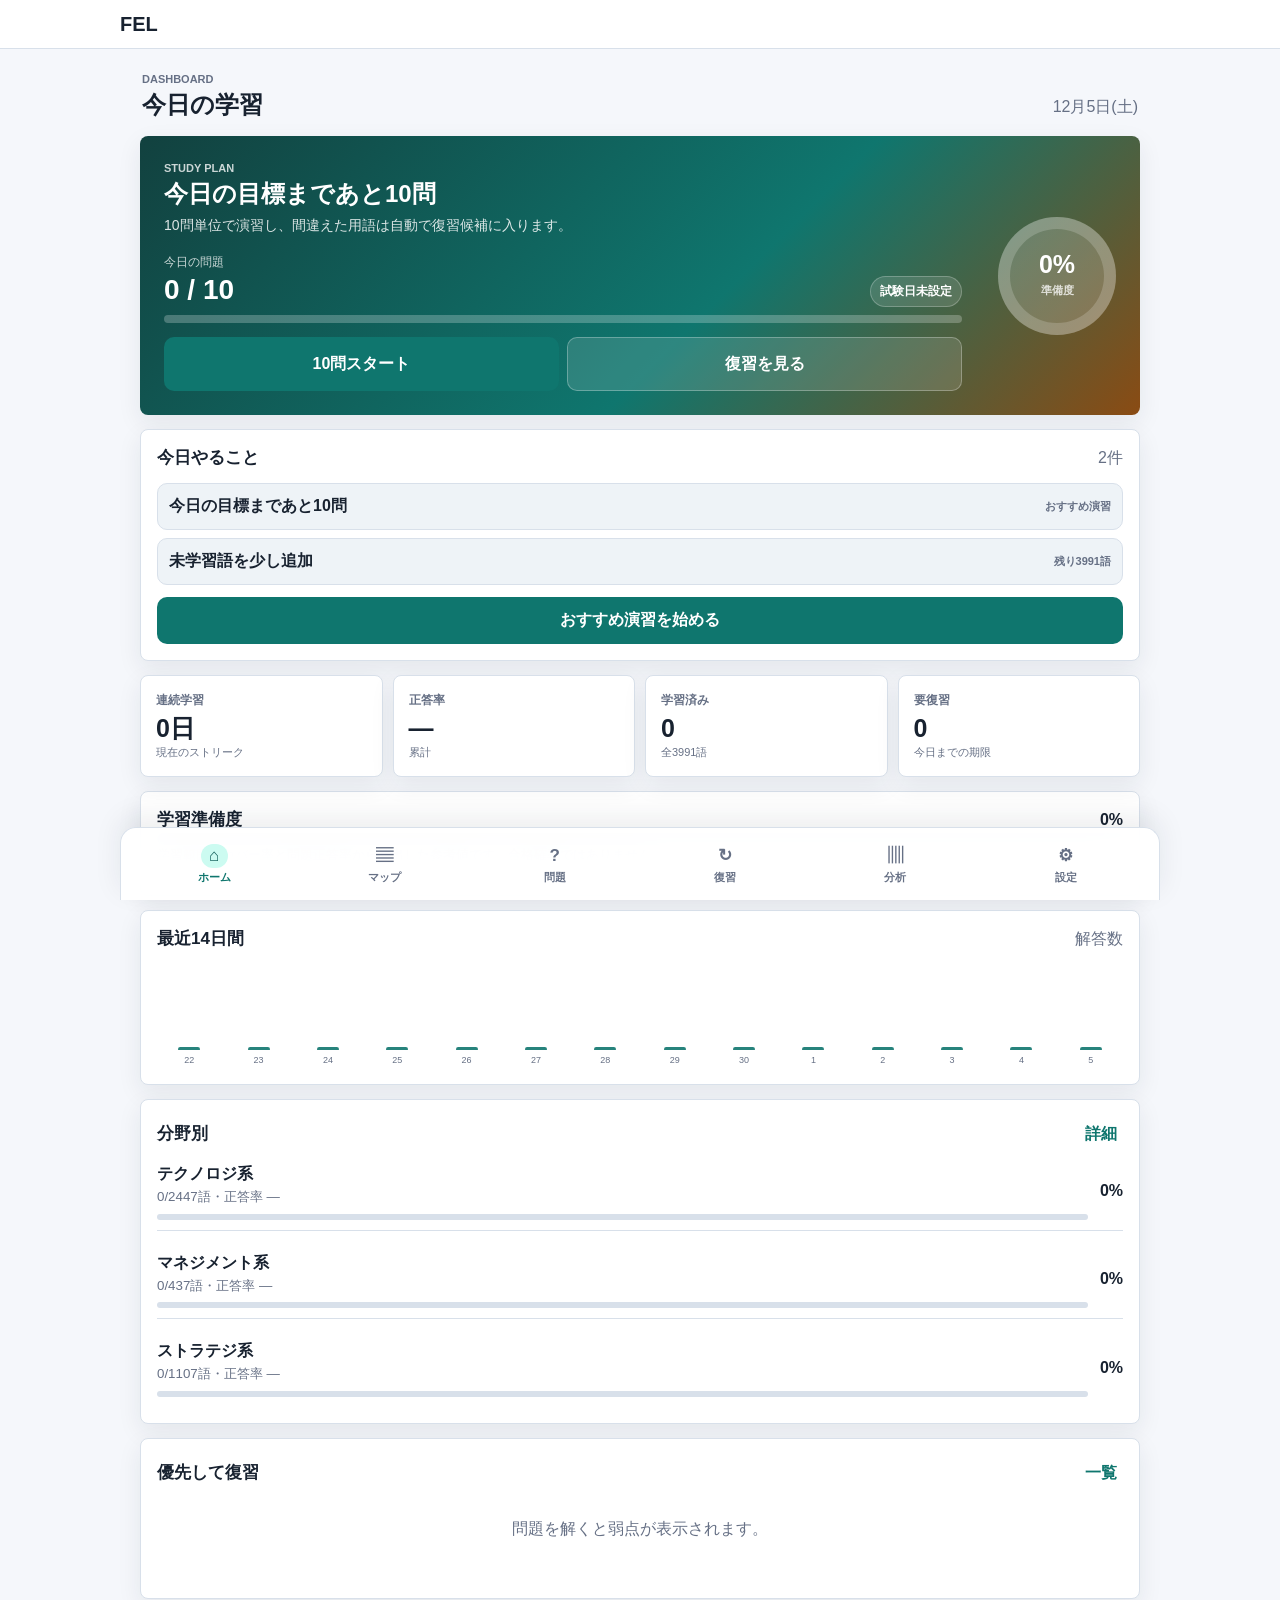
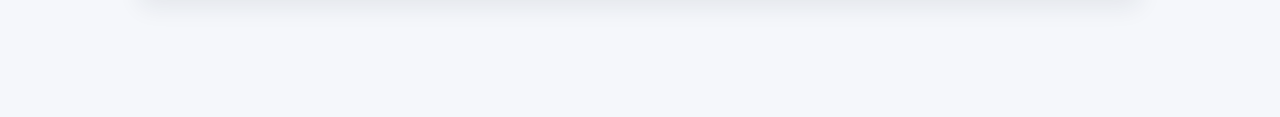
==== index.html @ ace803fb "Show latest learning continuation on map" ====
<!doctype html>
<html lang="ja">
<head>
  <meta charset="utf-8">
  <meta name="viewport" content="width=device-width,initial-scale=1,viewport-fit=cover">
  <meta name="theme-color" content="#f8fafc" media="(prefers-color-scheme: light)">
  <meta name="theme-color" content="#10141d" media="(prefers-color-scheme: dark)">
  <meta name="description" content="基本情報技術者試験の用語学習・問題演習・復習管理ができる無料PWA">
  <link rel="manifest" href="./manifest.webmanifest">
  <link rel="icon" type="image/png" sizes="192x192" href="./icons/icon-192.png">
  <link rel="apple-touch-icon" sizes="192x192" href="./icons/icon-192.png">
  <link rel="stylesheet" href="./assets/styles.css?v=2.1.8">
  <title>FE Learning OS</title>
</head>
<body>
  <a class="skip-link" href="#app">本文へ移動</a>
  <header class="app-header">
    <div>
      <h1>FEL</h1>
    </div>
    <button id="installButton" class="icon-button hidden" type="button" aria-label="アプリをインストール">追加</button>
  </header>

  <main id="app" class="app-main">
    <section id="view-home" class="view active" aria-labelledby="homeTitle">
      <div class="section-heading">
        <div><p class="eyebrow">Dashboard</p><h2 id="homeTitle">今日の学習</h2></div>
        <span id="todayLabel" class="subtle"></span>
      </div>

      <div class="home-hero">
        <div class="home-hero-main">
          <p class="eyebrow">Study plan</p>
          <strong id="homePlanTitle" class="home-hero-title">今日の1セットを始める</strong>
          <p id="homePlanText" class="home-hero-copy">10問解いて、苦手語を復習リストへ回しましょう。</p>
          <div class="home-progress-row">
            <div>
              <span class="hero-label">今日の問題</span>
              <strong id="dailyProgressText">0 / 10</strong>
            </div>
            <span id="examCountdownText" class="status-pill">試験日未設定</span>
          </div>
          <div class="progress-track hero-progress"><span id="dailyProgressBar"></span></div>
          <div class="home-hero-actions">
            <button id="quickStartButton" class="primary large" type="button">10問スタート</button>
            <button id="homeReviewButton" class="secondary large" type="button">復習を見る</button>
          </div>
        </div>
        <div class="readiness-ring" aria-label="学習準備度">
          <span id="homeReadinessRing">0%</span>
          <small>準備度</small>
        </div>
      </div>

      <section class="panel action-plan">
        <div class="panel-title-row"><h3>今日やること</h3><span id="todayTaskSummary" class="subtle"></span></div>
        <div id="todayTasks" class="task-list" aria-live="polite"></div>
        <button id="recommendedQuizButton" class="primary full" type="button">おすすめ演習を始める</button>
      </section>

      <div class="stats-grid">
        <article class="stat-card"><span>連続学習</span><strong id="streakValue">0日</strong><small>現在のストリーク</small></article>
        <article class="stat-card"><span>正答率</span><strong id="accuracyValue">—</strong><small>累計</small></article>
        <article class="stat-card"><span>学習済み</span><strong id="studiedValue">0</strong><small id="studiedCaption">全用語</small></article>
        <article class="stat-card"><span>要復習</span><strong id="dueValue">0</strong><small>今日までの期限</small></article>
      </div>

      <section class="panel">
        <div class="panel-title-row"><h3>学習準備度</h3><strong id="readinessValue">0%</strong></div>
        <div class="progress-track tall"><span id="readinessBar"></span></div>
        <p class="help">学習範囲のカバー率と問題正答率から算出した参考値です。合格確率ではありません。</p>
      </section>

      <section class="panel">
        <div class="panel-title-row"><h3>最近14日間</h3><span class="subtle">解答数</span></div>
        <div id="activityChart" class="activity-chart" aria-label="最近14日間の解答数"></div>
      </section>

      <section class="panel">
        <div class="panel-title-row"><h3>分野別</h3><button class="text-button" data-nav="progress" type="button">詳細</button></div>
        <div id="homeCategoryProgress" class="stack-list"></div>
      </section>

      <section class="panel">
        <div class="panel-title-row"><h3>優先して復習</h3><button class="text-button" data-nav="review" type="button">一覧</button></div>
        <div id="weakList" class="stack-list"></div>
      </section>
    </section>

    <section id="view-quiz" class="view" aria-labelledby="quizTitle">
      <div class="section-heading"><div><p class="eyebrow">Practice</p><h2 id="quizTitle">問題演習</h2></div><span id="quizSessionStatus" class="subtle" aria-live="polite"></span></div>
      <div id="quizSetup" class="panel">
        <div class="form-grid">
          <label>演習タイプ<select id="quizSource"><option value="terms">用語4択</option><option value="subjectA">科目A</option></select></label>
          <label>出題モード<select id="quizMode"><option value="recommended">おすすめ</option><option value="random">ランダム</option><option value="weak">苦手優先</option><option value="due">復習期限</option><option value="unlearned">未学習優先</option></select></label>
          <label>分野<select id="quizSystem"><option value="">全分野</option></select></label>
          <label>問題数<select id="quizLength"><option value="5">5問</option><option value="10" selected>10問</option><option value="20">20問</option></select></label>
          <label>問題形式<select id="quizType"><option value="mixed">ミックス</option><option value="description">説明 → 用語</option><option value="term">用語 → 説明</option><option value="mock">模試形式</option></select></label>
        </div>
        <div id="quizDraftPanel" class="quiz-draft-panel hidden" aria-live="polite"></div>
        <button id="startQuizButton" class="primary full" type="button">演習を開始</button>
      </div>
      <div id="quizArea" class="hidden"></div>
    </section>

    <section id="view-review" class="view" aria-labelledby="reviewTitle">
      <div class="section-heading"><div><p class="eyebrow">Review</p><h2 id="reviewTitle">復習</h2><p class="help">弱点や記述内容を確認して、理解を固めます。</p></div><strong id="reviewCountLabel" class="subtle" aria-live="polite"></strong></div>
      <div class="review-choice-grid" aria-label="復習方法">
        <article class="review-choice-card">
          <div class="review-choice-icon" aria-hidden="true">①</div>
          <div class="review-choice-main">
            <h3>問題で復習</h3>
            <p>誤答・期限到来・苦手問題を解きます。</p>
            <div class="review-choice-stats"><span>要復習 <b id="problemReviewReadyCount">0</b>問</span><span>誤答 <b id="problemReviewWrongCount">0</b>問</span></div>
          </div>
          <button id="startReviewButton" class="primary" type="button">復習を始める</button>
        </article>
        <article class="review-choice-card">
          <div class="review-choice-icon" aria-hidden="true">②</div>
          <div class="review-choice-main">
            <h3>ChatGPTで記述を復習</h3>
            <p>自分の説明の正誤・不足を確認します。</p>
            <div class="review-choice-stats"><span>未確認 <b id="writingReviewPendingCount">0</b>件</span><span>要修正 <b id="writingReviewFixCount">0</b>件</span></div>
          </div>
          <button id="openWritingReviewButton" class="secondary" type="button">確認画面を開く</button>
        </article>
      </div>
      <section id="problemReviewPanel" class="panel review-workspace">
        <div class="panel-title-row"><h3>問題による復習</h3><strong id="reviewHeroCount" class="subtle">0語</strong></div>
        <div class="review-metrics-grid">
          <span><b id="problemReviewDueCount">0</b><small>今日の要復習</small></span>
          <span><b id="problemReviewWrongOnlyCount">0</b><small>誤答問題</small></span>
          <span><b id="problemReviewWeakCount">0</b><small>苦手問題</small></span>
          <span><b id="problemReviewDeadlineCount">0</b><small>期限到来</small></span>
          <span><b id="problemReviewLastScore">—</b><small>前回成績</small></span>
          <span><b id="nextReviewDate">—</b><small>次回復習</small></span>
        </div>
        <div class="review-action-grid">
          <button id="startDueReviewButton" class="primary" type="button">今日の復習を始める</button>
          <button id="startWrongReviewButton" class="secondary" type="button">誤答のみ</button>
          <button id="startWeakReviewButton" class="secondary" type="button">苦手のみ</button>
          <button id="resumeReviewButton" class="secondary" type="button">途中の復習を再開</button>
        </div>
        <label class="review-system-filter">分野を選ぶ<select id="reviewSystemFilter"><option value="">全分野</option></select></label>
        <div class="segmented" role="tablist" aria-label="復習対象の切替">
          <button class="active" data-review-filter="due" type="button" role="tab" aria-selected="true">期限</button><button data-review-filter="wrong" type="button" role="tab" aria-selected="false">誤答</button><button data-review-filter="bookmark" type="button" role="tab" aria-selected="false">保存</button>
        </div>
        <div id="reviewList" class="card-list"></div>
      </section>
      <section id="writingReviewPanel" class="panel map-chatgpt-panel chatgpt-review-panel writing-review-panel hidden">
        <div class="panel-title-row"><h3>ChatGPTによる記述復習</h3><strong id="noteBatchReadyCount" class="subtle">0語</strong></div>
        <div id="chatgptBatchStats" class="chatgpt-batch-stats" aria-label="ChatGPT確認の対象件数"></div>
        <div id="chatgptReviewStats" class="chatgpt-batch-stats" aria-label="ChatGPT確認結果の件数"></div>
        <p id="noteBatchSummary" class="help"></p>
        <label class="checkbox-row"><input id="includeSubmittedNotes" type="checkbox">前回送信済みの同一内容も含める</label>
        <div class="chatgpt-target-picker">
          <div class="panel-title-row compact"><h4>送信対象を選ぶ</h4><span class="subtle">分野・用語</span></div>
          <label>分野<select id="chatgptSubjectFilter"><option value="">すべての分野</option></select></label>
          <div class="chatgpt-term-picker">
            <label>用語<select id="chatgptTermSelect"><option value="">用語を選択</option></select></label>
            <button id="addChatgptTermButton" class="secondary" type="button">対象に追加</button>
          </div>
          <div id="chatgptSelectedTerms" class="chatgpt-selected-terms"></div>
        </div>
        <div class="knowledge-inline-actions">
          <button id="prepareChosenNotesButton" class="secondary" type="button">選択対象をまとめる</button>
          <button id="prepareSubjectNotesButton" class="secondary" type="button">分野をまとめる</button>
          <button id="prepareUnsubmittedNotesButton" class="primary" type="button">未送信をまとめる</button>
          <button id="prepareSelectedNoteButton" class="secondary" type="button">マップ選択中をまとめる</button>
        </div>
        <div id="chatgptBatchHistory" class="stack-list compact"></div>
        <div class="chatgpt-review-section">
          <div class="panel-title-row compact"><h4>確認結果を反映</h4><span class="subtle">修正メモは履歴として残ります</span></div>
          <div class="segmented chatgpt-review-filter" role="tablist" aria-label="記述確認の絞り込み">
            <button class="active" data-chatgpt-review-filter="all" type="button" role="tab" aria-selected="true">すべて</button>
            <button data-chatgpt-review-filter="unsubmitted" type="button" role="tab" aria-selected="false">未送信</button>
            <button data-chatgpt-review-filter="pending" type="button" role="tab" aria-selected="false">確認待ち</button>
            <button data-chatgpt-review-filter="needs_fix" type="button" role="tab" aria-selected="false">要修正</button>
            <button data-chatgpt-review-filter="confirmed" type="button" role="tab" aria-selected="false">確認済み</button>
          </div>
          <div id="chatgptReviewList" class="chatgpt-review-list"></div>
        </div>
      </section>
    </section>

    <section id="view-progress" class="view" aria-labelledby="progressTitle">
      <div class="section-heading"><div><p class="eyebrow">Analytics</p><h2 id="progressTitle">進捗分析</h2></div></div>
      <div class="stats-grid">
        <article class="stat-card"><span>総解答数</span><strong id="totalAnswersValue">0</strong><small>全期間</small></article>
        <article class="stat-card"><span>正解数</span><strong id="totalCorrectValue">0</strong><small>全期間</small></article>
        <article class="stat-card"><span>学習日数</span><strong id="studyDaysValue">0</strong><small>1問以上解答</small></article>
        <article class="stat-card"><span>最高連続</span><strong id="bestStreakValue">0日</strong><small>過去最高</small></article>
      </div>
      <section class="panel analytics-advice">
        <div class="panel-title-row"><h3>学習準備度</h3><strong id="progressReadinessValue">0%</strong></div>
        <div class="progress-track tall"><span id="progressReadinessBar"></span></div>
        <p id="studyAdviceText" class="help"></p>
      </section>
      <section class="panel"><h3>学習状態</h3><div id="learningStatusSummary" class="learning-status"></div></section>
      <section class="panel">
        <h3>記述とテストの進捗</h3>
        <div id="writingTestSummary" class="learning-status"></div>
        <div id="writingSubjectSummary" class="analytics-list"></div>
      </section>
      <section class="panel"><h3>最近14日間の学習量</h3><div id="progressActivityChart" class="activity-chart" aria-label="最近14日間の解答数"></div><p id="progressActivitySummary" class="help"></p></section>
      <section class="panel"><h3>苦手分野</h3><div id="weakAreaSummary" class="stack-list"></div></section>
      <section class="panel"><h3>分野別成績</h3><div id="categoryAnalytics" class="analytics-list"></div></section>
      <section class="panel"><h3>間違えやすい用語</h3><div id="mistakeRanking" class="stack-list"></div></section>
    </section>

    <section id="view-map" class="view" aria-labelledby="mapTitle">
      <div class="section-heading">
        <div><p class="eyebrow">Knowledge map</p><h2 id="mapTitle">知識マップ</h2></div>
        <strong id="knowledgeMapCount" class="subtle" aria-live="polite"></strong>
      </div>

      <div class="map-summary-grid" aria-label="知識マップの概要">
        <article class="stat-card"><span>テスト習熟度</span><strong id="mapMasteryValue">0%</strong><small>重要度を加味した平均</small></article>
        <article class="stat-card"><span>記述済み</span><strong id="mapWritingValue">0%</strong><small>10文字以上の説明</small></article>
        <article class="stat-card"><span>要復習</span><strong id="mapReviewValue">0</strong><small>期限または忘れかけ</small></article>
        <article class="stat-card"><span>苦手</span><strong id="mapWeakValue">0</strong><small>誤答・低習熟度</small></article>
        <article class="stat-card"><span>習得済み</span><strong id="mapMasteredValue">0</strong><small>安定して正解</small></article>
      </div>

      <div class="segmented map-mode-tabs" role="tablist" aria-label="知識マップ表示">
        <button id="knowledgeOverviewButton" class="active" data-map-mode="overview" type="button" role="tab" aria-selected="true">全体</button>
        <button id="knowledgeExploreButton" data-map-mode="tree" type="button" role="tab" aria-selected="false">探索</button>
      </div>

      <section class="panel map-recommendation">
        <div class="panel-title-row"><h3>次に学ぶ</h3><button id="focusRecommendationButton" class="text-button" type="button">表示</button></div>
        <div id="mapRecommendation" class="map-recommendation-body"></div>
      </section>

      <section class="panel memorization-panel" aria-labelledby="memorizationTitle">
        <div class="panel-title-row">
          <h3 id="memorizationTitle">暗記モード</h3>
          <strong id="memorizationStatusBadge" class="memorization-badge">OFF</strong>
        </div>
        <div class="memorization-switches" role="group" aria-label="暗記モード設定">
          <label class="checkbox-row"><input id="memorizationModeToggle" type="checkbox">暗記モード</label>
          <label class="checkbox-row"><input id="memorizationSensorToggle" type="checkbox">センサ操作</label>
        </div>
        <p id="memorizationSensorHelp" class="sensor-dependency-help">暗記モードをONにすると利用できます</p>
        <div class="memorization-actions">
          <button id="memorizationRevealButton" class="primary" type="button">現在の答えを見る</button>
          <button id="memorizationAllButton" class="secondary" type="button">すべて表示</button>
          <button id="memorizationRecalibrateButton" class="secondary" type="button">センサ再調整</button>
        </div>
        <p id="memorizationHint" class="help">暗記モードをONにすると、自分の記述だけを隠します。センサなしでもボタンで表示できます。</p>
        <div id="memorizationSensorPanel" class="memorization-sensor-panel">
          <div class="panel-title-row compact">
            <strong>センサ状態</strong>
            <button id="memorizationPanelToggle" class="text-button" type="button" aria-expanded="true">たたむ</button>
          </div>
          <div id="memorizationSensorPanelBody">
            <div class="memorization-status-grid">
              <span>センサ</span><strong id="memorizationSensorStatus">未開始</strong>
              <span>基準との差</span><strong id="memorizationTiltValue">0°</strong>
              <span>状態</span><strong id="memorizationTiltDecision">答えを隠しています</strong>
              <span>表示まで</span><strong id="memorizationTiltRemaining">あと25°</strong>
            </div>
            <div class="sensor-gauge" aria-hidden="true"><span id="memorizationTiltGauge"></span><i></i></div>
          </div>
        </div>
      </section>

      <div class="panel controls-panel map-controls">
        <label class="search-box"><span aria-hidden="true">⌕</span><input id="knowledgeSearch" type="search" placeholder="用語・説明・関連語を検索" autocomplete="off"></label>
        <div class="filter-row">
          <select id="knowledgeSubjectFilter" aria-label="分野で絞り込み"><option value="">すべての分野</option></select>
          <select id="knowledgeStatusFilter" aria-label="習熟状態で絞り込み">
            <option value="">すべての状態</option>
            <option value="locked">前提未達</option>
            <option value="unlearned">未学習</option>
            <option value="learning">学習中</option>
            <option value="review">要復習</option>
            <option value="weak">苦手</option>
            <option value="mastered">習得済み</option>
          </select>
          <select id="knowledgeWritingFilter" aria-label="記述状態で絞り込み">
            <option value="">すべての記述</option>
            <option value="empty">未記入</option>
            <option value="short">下書き</option>
            <option value="written">記入済み</option>
            <option value="pending">確認待ち</option>
            <option value="confirmed">確認済み</option>
            <option value="revise">要修正</option>
            <option value="insufficient">理解不足</option>
          </select>
          <button id="knowledgeExpandAllButton" class="secondary" type="button">大分類を開く</button>
          <button id="knowledgeCollapseAllButton" class="secondary" type="button">閉じる</button>
          <button id="knowledgeResetViewButton" class="secondary" type="button">絞り込み解除</button>
        </div>
      </div>

      <section id="knowledgeOverviewPanel" class="knowledge-overview-panel"></section>

      <div class="map-layout">
        <section class="panel map-tree-panel">
          <div class="map-legend" aria-label="状態の凡例">
            <span class="map-state state-locked"><b>LOCK</b>前提未達</span>
            <span class="map-state state-unlearned"><b>未</b>未学習</span>
            <span class="map-state state-learning"><b>学</b>学習中</span>
            <span class="map-state state-review"><b>復</b>要復習</span>
            <span class="map-state state-weak"><b>苦</b>苦手</span>
            <span class="map-state state-mastered"><b>済</b>習得済み</span>
          </div>
          <div id="knowledgeMapTree" class="knowledge-tree" role="tree" aria-label="分野、カテゴリ、用語の知識マップ"></div>
        </section>

        <aside id="knowledgeDetailPanel" class="panel map-detail-panel" aria-live="polite">
          <p class="empty">用語ノードを選択すると詳細を表示します。</p>
        </aside>
      </div>
    </section>

    <section id="view-settings" class="view" aria-labelledby="settingsTitle">
      <div class="section-heading"><div><p class="eyebrow">Settings</p><h2 id="settingsTitle">設定</h2></div></div>
      <section class="panel form-stack settings-panel">
        <label class="setting-field" for="dailyGoalInput"><span>1日の目標問題数</span><input id="dailyGoalInput" type="number" min="1" max="100" step="1" inputmode="numeric"></label>
        <section class="exam-date-card" aria-labelledby="examDateSettingTitle">
          <div class="setting-copy">
            <h3 id="examDateSettingTitle">試験予定日</h3>
            <p class="help">学習計画や残り日数の計算に使用します</p>
          </div>
          <label class="setting-field" for="examDateInput"><span>日付</span><input id="examDateInput" type="date"></label>
          <div class="exam-date-meta" aria-live="polite">
            <span><small>現在値</small><strong id="examDateCurrent">未設定</strong></span>
            <span><small>残り日数</small><strong id="examDateRemaining">未設定</strong></span>
          </div>
          <p id="examDateWarning" class="settings-warning hidden" role="alert"></p>
          <div class="settings-inline-actions">
            <button id="clearExamDateButton" class="secondary" type="button">日付を削除</button>
            <span id="examDateSaveState" class="settings-save-state" aria-live="polite">保存済み</span>
          </div>
        </section>
        <label class="setting-field" for="themeInput"><span>表示テーマ</span><select id="themeInput"><option value="system">端末設定</option><option value="light">ライト</option><option value="dark">ダーク</option></select></label>
        <button id="saveSettingsButton" class="primary" type="button">設定を保存</button>
      </section>
      <section class="panel form-stack">
        <h3>暗記モード</h3>
        <label class="checkbox-row settings-check"><input id="memorizationDefaultInput" type="checkbox">起動時に暗記モードをON</label>
        <label class="checkbox-row settings-check"><input id="memorizationSensorDefaultInput" type="checkbox">暗記モード開始時にセンサ操作をON</label>
        <label>表示開始しきい値（度）<input id="memorizationShowThresholdInput" type="number" min="12" max="60" step="1"></label>
        <label>非表示しきい値（度）<input id="memorizationHideThresholdInput" type="number" min="3" max="59" step="1"></label>
        <label>表示判定の維持時間（ms）<input id="memorizationHoldMsInput" type="number" min="200" max="2000" step="50"></label>
        <label>手動表示方式<select id="memorizationManualModeInput"><option value="hold">長押し中だけ表示</option><option value="tap">タップで表示切替</option></select></label>
        <label class="checkbox-row settings-check"><input id="memorizationPanelVisibleInput" type="checkbox">センサパネルを表示</label>
      </section>
      <section class="panel">
        <h3>データ管理</h3><p class="help">進捗はこのブラウザ内に保存されます。端末変更前にバックアップしてください。</p>
        <div class="button-stack"><button id="exportButton" class="secondary full" type="button">バックアップを書き出す</button><label class="file-button secondary full">バックアップを読み込む<input id="importInput" type="file" accept="application/json,.json"></label><button id="resetButton" class="danger full" type="button">学習データを削除</button></div>
      </section>
      <section class="panel">
        <h3>無料AI連携</h3><p class="help">API料金を使わず、今日の弱点整理に使う質問文をコピーできます。</p>
        <button id="copyGeneralPromptButton" class="secondary full" type="button">今日の弱点を整理する質問文をコピー</button>
      </section>
      <section class="panel app-info"><h3>アプリ情報</h3><p>収録用語 <strong id="appTermCount"></strong></p><p>バージョン 2.1.8</p><p>オフライン対応・GitHub Pages対応</p></section>
    </section>
  </main>

  <nav class="bottom-nav" aria-label="メインメニュー">
    <button class="active" data-nav="home" type="button" aria-label="ホーム" aria-current="page"><span aria-hidden="true">⌂</span>ホーム</button>
    <button data-nav="map" type="button" aria-label="マップ"><span aria-hidden="true">▤</span>マップ</button>
    <button data-nav="quiz" type="button" aria-label="問題"><span aria-hidden="true">?</span>問題</button>
    <button data-nav="review" type="button" aria-label="復習"><span aria-hidden="true">↻</span>復習</button>
    <button data-nav="progress" type="button" aria-label="分析"><span aria-hidden="true">▥</span>分析</button>
    <button data-nav="settings" type="button" aria-label="設定"><span aria-hidden="true">⚙</span>設定</button>
  </nav>

  <dialog id="termDialog"><div id="termDialogContent" class="dialog-body"></div></dialog>
  <dialog id="resultDialog"><div id="resultDialogContent" class="dialog-body"></div></dialog>
  <dialog id="chatgptBatchDialog"><div id="chatgptBatchDialogContent" class="dialog-body"></div></dialog>
  <dialog id="feedbackApplyDialog"><div id="feedbackApplyDialogContent" class="dialog-body"></div></dialog>
  <div id="updateBanner" class="update-banner hidden" role="status" aria-live="polite"><span>新しい版を利用できます</span><button id="reloadUpdateButton" class="primary" type="button">更新</button></div>
  <div id="toast" class="toast" role="status" aria-live="polite"></div>

  <script src="./assets/terms-data.js"></script>
  <script src="./assets/syllabus-terms.js"></script>
  <script src="./assets/subject-a-data.js"></script>
  <script src="./assets/knowledge-map-data.js"></script>
  <script src="./assets/knowledge-map.js"></script>
  <script src="./assets/app.js?v=2.1.8"></script>
</body>
</html>
---- assets/styles.css ----
:root {
  --bg: #f5f7fb;
  --panel: #ffffff;
  --panel-2: #eef3f7;
  --text: #182230;
  --muted: #667085;
  --line: #d8e0ea;
  --accent: #0f766e;
  --accent-2: #0d9488;
  --accent-soft: #ccfbf1;
  --good: #15803d;
  --warn: #b45309;
  --bad: #b91c1c;
  --shadow: 0 8px 24px rgba(24, 34, 48, .08);
  --radius: 8px;
  --control-radius: 10px;
  --safe-top: env(safe-area-inset-top, 0px);
  --safe-bottom: env(safe-area-inset-bottom, 0px);
}

* {
  box-sizing: border-box;
}

html {
  color-scheme: light;
}

body {
  margin: 0;
  min-height: 100dvh;
  background: var(--bg);
  color: var(--text);
  font-family: -apple-system, BlinkMacSystemFont, "Segoe UI", "Hiragino Sans", "Yu Gothic UI", sans-serif;
  line-height: 1.55;
  -webkit-font-smoothing: antialiased;
  -webkit-tap-highlight-color: transparent;
}

button,
input,
select,
textarea {
  font: inherit;
}

button {
  cursor: pointer;
  touch-action: manipulation;
  transition: background-color .18s ease, border-color .18s ease, color .18s ease, transform .18s ease, box-shadow .18s ease;
}

button:disabled {
  cursor: not-allowed;
  opacity: .55;
}

input:disabled,
select:disabled,
textarea:disabled {
  cursor: not-allowed;
  opacity: .62;
}

button:focus-visible,
input:focus-visible,
select:focus-visible,
textarea:focus-visible {
  outline: 3px solid color-mix(in srgb, var(--accent) 38%, transparent);
  outline-offset: 2px;
}

h1,
h2,
h3,
p {
  margin-top: 0;
}

h1 {
  margin-bottom: 0;
  font-size: 20px;
  line-height: 1.2;
}

h2 {
  margin-bottom: 0;
  font-size: 24px;
  line-height: 1.25;
}

h3 {
  margin-bottom: 12px;
  font-size: 17px;
  line-height: 1.35;
}

.hidden {
  display: none !important;
}

.skip-link {
  position: fixed;
  top: calc(8px + var(--safe-top));
  left: 12px;
  z-index: 200;
  border-radius: var(--control-radius);
  background: var(--text);
  color: var(--panel);
  padding: 10px 12px;
  font-weight: 800;
  transform: translateY(calc(-120% - var(--safe-top)));
  transition: transform .18s ease;
}

.skip-link:focus {
  transform: translateY(0);
}

.subtle,
.help,
small {
  color: var(--muted);
}

.help {
  margin-bottom: 14px;
  font-size: 13px;
}

.eyebrow {
  margin-bottom: 2px;
  color: var(--muted);
  font-size: 11px;
  font-weight: 800;
  letter-spacing: 0;
  text-transform: uppercase;
}

.app-header {
  position: sticky;
  top: 0;
  z-index: 40;
  display: flex;
  align-items: center;
  justify-content: space-between;
  gap: 16px;
  padding: calc(12px + var(--safe-top)) max(16px, calc((100vw - 1040px) / 2)) 12px;
  border-bottom: 1px solid var(--line);
  background: color-mix(in srgb, var(--panel) 94%, transparent);
  backdrop-filter: blur(16px);
}

.app-main {
  max-width: 1040px;
  margin: 0 auto;
  padding: 20px 14px calc(104px + var(--safe-bottom));
}

.view {
  display: none;
}

.view.active {
  display: block;
  animation: view-enter .18s ease-out;
}

@keyframes view-enter {
  from {
    opacity: 0;
    transform: translateY(6px);
  }

  to {
    opacity: 1;
    transform: translateY(0);
  }
}

.section-heading {
  display: flex;
  align-items: flex-end;
  justify-content: space-between;
  gap: 12px;
  margin: 2px 2px 16px;
}

.panel,
.hero-card,
.stat-card,
.term-card,
.quiz-card {
  border: 1px solid var(--line);
  border-radius: var(--radius);
  background: var(--panel);
  box-shadow: var(--shadow);
  transition: border-color .18s ease, box-shadow .18s ease, transform .18s ease;
}

.panel {
  margin-bottom: 14px;
  padding: 16px;
}

.home-hero {
  display: grid;
  grid-template-columns: minmax(0, 1fr) 136px;
  gap: 18px;
  align-items: center;
  margin-bottom: 14px;
  padding: 20px;
  border-radius: var(--radius);
  background: linear-gradient(135deg, #12413f 0%, #0f766e 58%, #8a4b13 100%);
  color: #ffffff;
  box-shadow: var(--shadow);
  overflow: hidden;
}

.home-hero .eyebrow,
.home-hero small {
  color: rgba(255, 255, 255, .78);
}

.home-hero-title {
  display: block;
  margin-bottom: 6px;
  font-size: 24px;
  line-height: 1.25;
}

.home-hero-copy {
  max-width: 58ch;
  margin-bottom: 16px;
  color: rgba(255, 255, 255, .86);
  font-size: 14px;
}

.home-progress-row {
  display: flex;
  align-items: flex-end;
  justify-content: space-between;
  gap: 12px;
  margin-bottom: 8px;
}

.hero-label {
  display: block;
  font-size: 12px;
  opacity: .78;
}

.home-progress-row strong,
.hero-card strong {
  display: block;
  margin: 3px 0 0;
  font-size: 28px;
  line-height: 1.15;
}

.status-pill {
  flex: 0 0 auto;
  max-width: 100%;
  border: 1px solid rgba(255, 255, 255, .24);
  border-radius: 999px;
  padding: 5px 9px;
  background: rgba(255, 255, 255, .12);
  color: #ffffff;
  font-size: 12px;
  font-weight: 800;
  white-space: nowrap;
}

.home-hero-actions {
  display: grid;
  grid-template-columns: repeat(2, minmax(0, 1fr));
  gap: 8px;
  margin-top: 14px;
}

.home-hero .secondary {
  border-color: rgba(255, 255, 255, .28);
  background: rgba(255, 255, 255, .13);
  color: #ffffff;
}

.readiness-ring {
  --ring: 0deg;
  display: grid;
  place-items: center;
  align-content: center;
  justify-self: end;
  width: 118px;
  aspect-ratio: 1;
  border-radius: 50%;
  background: conic-gradient(#facc15 var(--ring), rgba(255, 255, 255, .2) 0);
  color: #ffffff;
  box-shadow: inset 0 0 0 12px rgba(255, 255, 255, .18);
}

.readiness-ring span {
  font-size: 25px;
  font-weight: 900;
  line-height: 1;
}

.readiness-ring small {
  margin-top: 5px;
  font-size: 11px;
  font-weight: 800;
}

.hero-card {
  display: flex;
  align-items: center;
  justify-content: space-between;
  gap: 16px;
  margin-bottom: 14px;
  padding: 20px;
  background: linear-gradient(135deg, #12413f, #0f766e);
  color: #ffffff;
}

.hero-card.compact {
  padding: 17px;
}

.review-hero {
  flex-wrap: wrap;
}

.review-hero-meta {
  display: flex;
  flex: 1 1 220px;
  gap: 12px;
  justify-content: center;
}

.review-hero-meta > div {
  min-width: 86px;
}

.review-choice-grid {
  display: grid;
  grid-template-columns: repeat(2, minmax(0, 1fr));
  gap: 12px;
  margin-bottom: 14px;
}

.review-choice-card {
  display: grid;
  grid-template-columns: auto minmax(0, 1fr);
  gap: 12px;
  align-items: start;
  border: 1px solid var(--line);
  border-radius: var(--control-radius);
  background: var(--panel);
  padding: 15px;
}

.review-choice-card button {
  grid-column: 1 / -1;
  min-height: 44px;
}

.review-choice-icon {
  display: grid;
  place-items: center;
  width: 38px;
  height: 38px;
  border-radius: 999px;
  background: var(--accent-soft);
  color: var(--accent);
  font-weight: 900;
}

.review-choice-main h3 {
  margin: 0 0 4px;
}

.review-choice-main p {
  margin: 0;
  color: var(--muted);
  font-size: 13px;
}

.review-choice-stats {
  display: flex;
  flex-wrap: wrap;
  gap: 6px;
  margin-top: 9px;
}

.review-choice-stats span {
  border: 1px solid var(--line);
  border-radius: 999px;
  background: var(--panel-2);
  color: var(--muted);
  padding: 5px 8px;
  font-size: 12px;
  font-weight: 800;
}

.review-choice-stats b {
  color: var(--text);
}

.review-workspace,
.writing-review-panel {
  display: grid;
  gap: 12px;
  margin-bottom: 14px;
}

.review-metrics-grid {
  display: grid;
  grid-template-columns: repeat(3, minmax(0, 1fr));
  gap: 8px;
}

.review-metrics-grid span {
  display: grid;
  gap: 2px;
  min-height: 58px;
  border: 1px solid var(--line);
  border-radius: var(--control-radius);
  background: var(--panel-2);
  padding: 9px;
}

.review-metrics-grid b {
  color: var(--text);
  font-size: 19px;
  line-height: 1;
}

.review-metrics-grid small {
  color: var(--muted);
  font-size: 11px;
  font-weight: 800;
}

.review-action-grid {
  display: grid;
  grid-template-columns: repeat(4, minmax(0, 1fr));
  gap: 8px;
}

.review-action-grid button {
  min-height: 42px;
  padding: 8px;
}

.review-system-filter {
  display: grid;
  gap: 6px;
  color: var(--muted);
  font-size: 12px;
  font-weight: 800;
}

.stats-grid {
  display: grid;
  grid-template-columns: repeat(2, minmax(0, 1fr));
  gap: 10px;
  margin-bottom: 14px;
}

.stat-card {
  min-width: 0;
  padding: 15px;
}

.stat-card > span {
  display: block;
  color: var(--muted);
  font-size: 12px;
  font-weight: 700;
}

.stat-card strong {
  display: block;
  margin: 5px 0 1px;
  font-size: 25px;
  line-height: 1.15;
}

.stat-card small {
  display: block;
  font-size: 11px;
}

.primary,
.secondary,
.danger,
.icon-button,
.text-button,
.file-button {
  min-height: 44px;
  border: 0;
  border-radius: var(--control-radius);
  padding: 11px 14px;
  font-weight: 800;
  text-align: center;
}

.primary:active,
.secondary:active,
.danger:active,
.icon-button:active,
.file-button:active,
.option:active,
.term-card:active,
.stack-item.term-link:active {
  transform: translateY(1px) scale(.995);
}

.primary {
  background: var(--accent);
  color: #ffffff;
}

.primary:hover {
  background: var(--accent-2);
}

.secondary,
.file-button,
.icon-button {
  border: 1px solid var(--line);
  background: var(--panel-2);
  color: var(--text);
}

.danger {
  background: #fee2e2;
  color: #991b1b;
}

.large {
  padding: 14px 18px;
}

.full {
  display: block;
  width: 100%;
}

.text-button {
  min-height: 0;
  background: transparent;
  color: var(--accent);
  padding: 6px;
}

.progress-track {
  height: 8px;
  overflow: hidden;
  border-radius: 999px;
  background: rgba(148, 163, 184, .35);
}

.progress-track.tall {
  height: 12px;
}

.progress-track span {
  display: block;
  width: 0;
  height: 100%;
  border-radius: inherit;
  background: var(--accent);
  transition: width .3s;
}

.hero-progress,
.hero-card .progress-track {
  width: 100%;
  background: rgba(255, 255, 255, .24);
}

.hero-progress span,
.hero-card .progress-track span {
  background: #ffffff;
}

.panel-title-row {
  display: flex;
  align-items: center;
  justify-content: space-between;
  gap: 10px;
}

.panel-title-row h3 {
  margin-bottom: 0;
}

.action-plan {
  display: grid;
  gap: 12px;
}

.task-list {
  display: grid;
  gap: 8px;
}

.task-item {
  display: flex;
  align-items: center;
  justify-content: space-between;
  gap: 10px;
  border: 1px solid var(--line);
  border-radius: var(--control-radius);
  background: var(--panel-2);
  padding: 10px 11px;
}

.task-item span {
  min-width: 0;
  color: var(--text);
  font-weight: 800;
  overflow-wrap: anywhere;
}

.task-item small {
  flex: 0 0 auto;
  font-size: 11px;
  font-weight: 800;
}

.stack-list {
  display: grid;
  gap: 10px;
}

.stack-item {
  display: flex;
  align-items: center;
  justify-content: space-between;
  gap: 12px;
  width: 100%;
  border-bottom: 1px solid var(--line);
  padding: 10px 0;
}

.stack-item:last-child {
  border-bottom: 0;
}

.stack-item-main {
  flex: 1;
  min-width: 0;
}

.stack-item strong,
.stack-item span {
  display: block;
}

.stack-item strong,
.term-card h3,
.quiz-question {
  overflow-wrap: anywhere;
}

.stack-item small {
  display: block;
  overflow: hidden;
  text-overflow: ellipsis;
  white-space: nowrap;
}

.review-card {
  align-items: flex-start;
  overflow: hidden;
  min-width: 0;
  max-width: 100%;
}

.review-card .badges {
  display: flex;
  margin-top: 7px;
}

.review-card .badge {
  display: inline-flex;
}

.stack-item .review-priority {
  display: grid;
  place-items: center;
  flex: 0 0 58px;
  min-height: 58px;
  border: 1px solid var(--line);
  border-radius: var(--control-radius);
  background: var(--panel-2);
}

.review-priority b {
  line-height: 1;
}

.review-priority small {
  overflow: visible;
  font-size: 10px;
  white-space: nowrap;
}

.mini-progress {
  height: 6px;
  overflow: hidden;
  margin-top: 6px;
  border-radius: 99px;
  background: var(--line);
}

.mini-progress span {
  display: block;
  height: 100%;
  background: var(--accent);
}

.activity-chart {
  display: grid;
  grid-template-columns: repeat(14, 1fr);
  align-items: end;
  gap: 5px;
  height: 116px;
}

.activity-day {
  display: flex;
  flex-direction: column;
  justify-content: flex-end;
  align-items: center;
  gap: 4px;
  height: 100%;
}

.activity-bar {
  width: 100%;
  max-width: 22px;
  min-height: 3px;
  border-radius: 5px 5px 2px 2px;
  background: var(--accent);
  opacity: .9;
}

.activity-day small {
  font-size: 9px;
}

.controls-panel {
  position: sticky;
  top: 73px;
  z-index: 20;
}

.search-box {
  display: flex;
  align-items: center;
  gap: 9px;
  border: 1px solid var(--line);
  border-radius: var(--control-radius);
  padding: 0 12px;
  background: var(--panel-2);
}

.search-box input {
  width: 100%;
  border: 0;
  outline: 0;
  background: transparent;
  color: var(--text);
  padding: 12px 0;
}

.filter-row,
.form-grid {
  display: grid;
  grid-template-columns: 1fr 1fr;
  gap: 9px;
  margin-top: 9px;
}

select,
input[type="number"],
input[type="date"],
textarea {
  width: 100%;
  min-height: 44px;
  border: 1px solid var(--line);
  border-radius: var(--control-radius);
  background: var(--panel-2);
  color: var(--text);
  padding: 11px;
  line-height: 1.3;
}

input[type="date"] {
  display: block;
  min-height: 48px;
  padding-block: 10px;
  color-scheme: light;
}

input[type="date"]::-webkit-date-and-time-value {
  min-height: 24px;
  text-align: left;
}

.form-grid label,
.form-stack label {
  display: grid;
  gap: 6px;
  font-size: 13px;
  font-weight: 700;
}

.card-list {
  display: grid;
  gap: 10px;
}

.term-card {
  width: 100%;
  min-height: 148px;
  color: var(--text);
  padding: 15px;
  text-align: left;
}

.term-card-header {
  display: flex;
  align-items: flex-start;
  justify-content: space-between;
  gap: 10px;
}

.term-card h3 {
  margin-bottom: 2px;
  font-size: 17px;
}

.term-card p {
  display: -webkit-box;
  overflow: hidden;
  margin: 10px 0 0;
  color: var(--muted);
  font-size: 13px;
  -webkit-box-orient: vertical;
  -webkit-line-clamp: 2;
}

.badges {
  display: flex;
  flex-wrap: wrap;
  gap: 5px;
  margin-top: 9px;
}

.badge {
  display: inline-flex;
  align-items: center;
  max-width: 100%;
  border-radius: 999px;
  padding: 4px 8px;
  background: var(--accent-soft);
  color: #115e59;
  font-size: 11px;
  font-weight: 700;
}

.badge.gray {
  border: 1px solid var(--line);
  background: var(--panel-2);
  color: var(--muted);
}

.badge.good {
  background: #dcfce7;
  color: #166534;
}

.badge.bad {
  background: #fee2e2;
  color: #991b1b;
}

.bookmark {
  flex: 0 0 auto;
  color: #98a2b3;
  font-size: 19px;
}

.bookmark.active {
  color: #d97706;
}

.segmented {
  display: grid;
  grid-template-columns: repeat(3, 1fr);
  margin-bottom: 12px;
  border: 1px solid var(--line);
  border-radius: var(--control-radius);
  padding: 4px;
  background: var(--panel);
}

.segmented button {
  border: 0;
  border-radius: 8px;
  background: transparent;
  color: var(--muted);
  padding: 9px;
  font-weight: 800;
}

.segmented button.active {
  background: var(--text);
  color: var(--panel);
}

.quiz-card {
  padding: 18px;
}

.quiz-session-panel,
.quiz-draft-panel {
  display: grid;
  gap: 10px;
  border: 1px solid var(--line);
  border-radius: var(--control-radius);
  background: var(--panel-2);
  padding: 12px;
}

.quiz-session-panel {
  margin-bottom: 12px;
}

.quiz-session-actions,
.quiz-draft-actions {
  display: grid;
  grid-template-columns: repeat(2, minmax(0, 1fr));
  gap: 8px;
}

.quiz-draft-actions {
  grid-template-columns: 1.2fr 1fr 1fr;
}

.quiz-session-actions button,
.quiz-draft-actions button {
  min-height: 44px;
  padding: 9px;
  font-size: 13px;
  font-weight: 850;
}

.quiz-session-stats,
.quiz-draft-meta {
  display: flex;
  flex-wrap: wrap;
  gap: 7px;
}

.quiz-session-stats span,
.quiz-draft-meta span {
  border: 1px solid var(--line);
  border-radius: 999px;
  background: var(--panel);
  color: var(--muted);
  padding: 5px 8px;
  font-size: 12px;
  font-weight: 800;
}

.quiz-session-stats b {
  color: var(--text);
}

.quiz-draft-panel {
  margin: 12px 0;
}

.quiz-draft-head {
  display: flex;
  align-items: flex-start;
  justify-content: space-between;
  gap: 10px;
}

.quiz-draft-head strong,
.quiz-draft-head small {
  display: block;
}

.quiz-meta {
  display: flex;
  justify-content: space-between;
  gap: 10px;
  color: var(--muted);
  font-size: 12px;
}

.quiz-question {
  margin: 14px 0;
  font-size: 18px;
  font-weight: 800;
}

.option-list {
  display: grid;
  gap: 9px;
}

.option {
  min-height: 52px;
  border: 1px solid var(--line);
  border-radius: var(--control-radius);
  background: var(--panel-2);
  color: var(--text);
  padding: 13px;
  text-align: left;
  font-weight: 700;
}

.option.correct {
  border-color: #22c55e;
  background: #dcfce7;
  color: #14532d;
}

.option.wrong {
  border-color: #ef4444;
  background: #fee2e2;
  color: #7f1d1d;
}

.explanation {
  margin-top: 14px;
  border: 1px solid var(--line);
  border-radius: var(--radius);
  background: var(--panel-2);
  padding: 14px;
}

.explanation-block {
  margin-top: 12px;
  border-top: 1px solid var(--line);
  padding-top: 12px;
}

.explanation-block h4 {
  margin: 0 0 6px;
  color: var(--text);
  font-size: 14px;
}

.explanation-block p:last-child {
  margin-bottom: 0;
}

.rating-row {
  display: grid;
  grid-template-columns: repeat(4, 1fr);
  gap: 6px;
  margin-top: 11px;
}

.rating-row button {
  border: 1px solid var(--line);
  border-radius: var(--control-radius);
  background: var(--panel);
  color: var(--text);
  padding: 9px 4px;
  font-size: 12px;
  font-weight: 800;
}

.quiz-actions {
  display: flex;
  justify-content: flex-end;
  margin-top: 13px;
}

.analytics-list {
  display: grid;
  gap: 14px;
}

.analytics-row {
  display: grid;
  grid-template-columns: minmax(90px, 1.2fr) 2fr 54px;
  align-items: center;
  gap: 10px;
}

.analytics-row .progress-track {
  height: 9px;
}

.analytics-row small {
  grid-column: 2 / -1;
  color: var(--muted);
  font-size: 12px;
}

.analytics-row .progress-split {
  grid-column: 2 / -1;
}

.analytics-advice {
  display: grid;
  gap: 10px;
}

.learning-status {
  display: grid;
  gap: 12px;
}

.status-segment {
  display: grid;
  gap: 7px;
}

.status-segment > div:first-child {
  display: flex;
  align-items: baseline;
  justify-content: space-between;
  gap: 12px;
}

.status-segment strong {
  color: var(--text);
}

.status-segment span {
  color: var(--muted);
  font-size: 12px;
  font-weight: 800;
}

.status-segment.unlearned .progress-track span {
  background: var(--muted);
}

.status-segment.mastered .progress-track span {
  background: var(--good);
}

.map-summary-grid {
  display: grid;
  grid-template-columns: repeat(auto-fit, minmax(132px, 1fr));
  gap: 10px;
  margin-bottom: 14px;
}

.progress-split {
  display: grid;
  grid-template-columns: repeat(2, minmax(0, 1fr));
  gap: 9px;
}

.progress-split > div {
  display: grid;
  gap: 5px;
  min-width: 0;
  border: 1px solid var(--line);
  border-radius: var(--control-radius);
  background: color-mix(in srgb, var(--panel) 76%, transparent);
  padding: 9px;
}

.progress-split span {
  color: var(--text);
  font-size: 12px;
  font-weight: 850;
}

.progress-split small {
  overflow: hidden;
  text-overflow: ellipsis;
  white-space: nowrap;
  color: var(--muted);
  font-size: 11px;
  font-weight: 750;
}

.progress-split.compact {
  gap: 7px;
}

.progress-split.compact > div {
  padding: 7px;
}

.map-mode-tabs {
  grid-template-columns: repeat(2, 1fr);
  margin-bottom: 14px;
}

.map-controls {
  position: static;
  top: auto;
  z-index: auto;
}

.map-recommendation-body {
  display: grid;
  gap: 8px;
}

.map-recommendation-card {
  display: grid;
  gap: 7px;
}

.map-recommendation-card strong {
  display: block;
  font-size: 18px;
  line-height: 1.3;
}

.knowledge-overview-panel {
  display: grid;
  gap: 14px;
}

.overview-head,
.overview-category {
  display: flex;
  align-items: center;
  justify-content: space-between;
  gap: 12px;
}

.overview-head h3,
.overview-subtitle {
  margin-bottom: 0;
}

.overview-head {
  align-items: flex-start;
  padding: 2px 2px 4px;
}

.overview-head .help {
  margin: 6px 0 0;
}

.overview-head > strong {
  flex: 0 0 auto;
  border: 1px solid var(--line);
  border-radius: 999px;
  background: var(--panel);
  padding: 7px 10px;
  font-size: 13px;
}

.knowledge-overview-grid,
.overview-subject-list,
.overview-category-grid {
  display: grid;
  gap: 10px;
}

.knowledge-overview-grid {
  grid-template-columns: repeat(3, minmax(0, 1fr));
}

.overview-card,
.overview-category {
  border: 1px solid var(--line);
  border-radius: var(--radius);
  background: var(--panel);
  padding: 12px;
}

.overview-card {
  display: grid;
  gap: 7px;
}

.overview-subject-section {
  display: grid;
  gap: 9px;
}

.overview-subject-heading {
  display: flex;
  align-items: baseline;
  justify-content: space-between;
  gap: 10px;
  padding: 10px 2px 4px;
  border-bottom: 1px solid var(--line);
}

.overview-subject-heading h3 {
  margin-bottom: 2px;
}

.overview-subject-heading small {
  color: var(--muted);
  font-size: 12px;
  font-weight: 750;
}

.overview-subject-heading b {
  flex: 0 0 auto;
  color: var(--accent);
}

.overview-card span,
.overview-category span {
  color: var(--muted);
  font-size: 12px;
  font-weight: 800;
}

.overview-card strong {
  font-size: 22px;
}

.overview-category {
  min-height: 54px;
  color: var(--text);
  text-align: left;
}

.overview-category strong {
  display: block;
  color: var(--text);
}

.overview-category small {
  display: block;
  margin-top: 3px;
  color: var(--muted);
  font-size: 11px;
  font-weight: 750;
}

.overview-category b {
  flex: 0 0 auto;
  font-size: 15px;
}

.map-layout {
  display: grid;
  gap: 14px;
}

.map-tree-panel {
  overflow: hidden;
}

.map-legend {
  display: flex;
  gap: 6px;
  overflow-x: auto;
  margin: -2px -2px 12px;
  padding: 2px 2px 8px;
}

.map-state {
  display: inline-flex;
  align-items: center;
  flex: 0 0 auto;
  gap: 5px;
  min-height: 30px;
  border: 1px solid var(--line);
  border-radius: 999px;
  background: var(--panel-2);
  color: var(--muted);
  padding: 4px 8px;
  font-size: 11px;
  font-weight: 800;
}

.map-state b,
.knowledge-node-marker {
  display: inline-grid;
  place-items: center;
  min-width: 24px;
  height: 22px;
  border-radius: 999px;
  background: var(--panel);
  color: var(--muted);
  font-size: 10px;
  line-height: 1;
}

.knowledge-tree {
  display: grid;
  gap: 10px;
  min-height: 220px;
}

.knowledge-subject {
  display: grid;
  gap: 9px;
}

.knowledge-subject-title {
  display: flex;
  align-items: baseline;
  justify-content: space-between;
  gap: 10px;
  border-bottom: 1px solid var(--line);
  padding-bottom: 8px;
}

.knowledge-subject-title strong {
  font-size: 16px;
}

.knowledge-category {
  border-left: 2px solid var(--line);
  padding-left: 10px;
}

.knowledge-category[data-depth="0"] {
  padding-left: 0;
}

.knowledge-category-toggle {
  width: 100%;
  min-height: 44px;
  display: grid;
  grid-template-columns: minmax(0, 1fr) auto;
  align-items: center;
  gap: 8px;
  border: 0;
  border-radius: var(--control-radius);
  background: transparent;
  padding: 8px 10px;
  color: var(--text);
  font-weight: 850;
  text-align: left;
}

.knowledge-category-toggle:hover {
  background: var(--panel-2);
}

.knowledge-category-toggle b {
  display: grid;
  place-items: center;
  width: 24px;
  height: 24px;
  border-radius: 999px;
  background: var(--panel-2);
  color: var(--muted);
  font-weight: 900;
}

.knowledge-category small {
  display: block;
  margin-top: 2px;
  color: var(--muted);
  font-weight: 700;
}

.knowledge-children,
.knowledge-term-list {
  display: grid;
  gap: 8px;
  margin-top: 8px;
}

.knowledge-term-list {
  padding-left: 6px;
}

.compact {
  min-height: 40px;
  padding-block: 8px;
}

.knowledge-node {
  position: relative;
  display: grid;
  grid-template-columns: auto minmax(0, 1fr) auto;
  align-items: center;
  gap: 9px;
  width: 100%;
  min-height: 58px;
  border: 1px solid var(--line);
  border-left-width: 5px;
  border-radius: var(--control-radius);
  background: var(--panel);
  color: var(--text);
  padding: 9px 10px 9px 8px;
  text-align: left;
  scroll-margin: 92px 0 108px;
}

.knowledge-node.selected {
  box-shadow: 0 0 0 3px color-mix(in srgb, var(--accent) 18%, transparent);
}

.knowledge-node.is-highlighted,
.knowledge-node:target {
  border-color: var(--accent);
  background: color-mix(in srgb, var(--accent) 18%, var(--panel));
  box-shadow: 0 0 0 4px color-mix(in srgb, var(--accent) 24%, transparent);
  animation: map-highlight-pulse 900ms ease-in-out 2;
}

@keyframes map-highlight-pulse {
  0%, 100% { transform: translateZ(0) scale(1); }
  50% { transform: translateZ(0) scale(1.012); }
}

.knowledge-node-title {
  min-width: 0;
}

.knowledge-node-title strong {
  display: block;
  overflow: hidden;
  text-overflow: ellipsis;
  white-space: nowrap;
  font-size: 14px;
  line-height: 1.25;
}

.knowledge-node-title small {
  display: block;
  overflow: hidden;
  text-overflow: ellipsis;
  white-space: nowrap;
  font-size: 11px;
}

.knowledge-node-score {
  display: grid;
  place-items: center;
  min-width: 44px;
  font-size: 12px;
  font-weight: 900;
}

.state-locked,
.knowledge-node.state-locked {
  border-color: #a8b1bd;
}

.state-unlearned,
.knowledge-node.state-unlearned {
  border-color: #98a2b3;
}

.state-learning,
.knowledge-node.state-learning {
  border-color: #2563eb;
}

.state-review,
.knowledge-node.state-review {
  border-color: #d97706;
}

.state-weak,
.knowledge-node.state-weak {
  border-color: #dc2626;
}

.state-mastered,
.knowledge-node.state-mastered {
  border-color: #16a34a;
}

.knowledge-node.state-locked {
  background: color-mix(in srgb, var(--panel-2) 82%, var(--panel));
  color: var(--muted);
}

.knowledge-node.state-learning .knowledge-node-marker,
.map-state.state-learning b {
  background: #dbeafe;
  color: #1d4ed8;
}

.knowledge-node.state-review .knowledge-node-marker,
.map-state.state-review b {
  background: #ffedd5;
  color: #9a3412;
}

.knowledge-node.state-weak .knowledge-node-marker,
.map-state.state-weak b {
  background: #fee2e2;
  color: #991b1b;
}

.knowledge-node.state-mastered .knowledge-node-marker,
.map-state.state-mastered b {
  background: #dcfce7;
  color: #166534;
}

.knowledge-node.state-locked .knowledge-node-marker,
.map-state.state-locked b,
.knowledge-node.state-unlearned .knowledge-node-marker,
.map-state.state-unlearned b {
  background: #e4e7ec;
  color: #475467;
}

.knowledge-inline-detail {
  display: grid;
  gap: 8px;
  margin: 0 0 7px;
  padding: 9px 10px;
  border: 1px solid var(--line);
  border-left: 3px solid var(--accent);
  border-radius: var(--control-radius);
  background: var(--panel-2);
  box-shadow: 0 8px 18px rgba(15, 23, 42, .06);
}

.knowledge-inline-head {
  display: flex;
  justify-content: space-between;
  gap: 10px;
  align-items: flex-start;
}

.knowledge-inline-head > div {
  min-width: 0;
}

.knowledge-inline-head h4 {
  margin: 0 0 4px;
  font-size: 16px;
  line-height: 1.35;
}

.related-accordion {
  display: grid;
  gap: 9px;
}

.related-term-list {
  display: grid;
  gap: 8px;
}

.related-term-item {
  min-height: 48px;
  display: grid;
  grid-template-columns: minmax(0, 1fr) auto;
  align-items: center;
  gap: 10px;
  width: 100%;
  border: 1px solid var(--line);
  border-radius: var(--control-radius);
  background: var(--panel);
  color: var(--text);
  padding: 10px;
  text-align: left;
}

.related-term-item strong,
.related-term-item small {
  display: block;
  min-width: 0;
}

.related-term-item small {
  color: var(--muted);
  font-size: 12px;
  line-height: 1.45;
}

.related-term-item.missing {
  color: var(--muted);
  background: color-mix(in srgb, var(--panel-2) 84%, var(--panel));
}

.knowledge-inline-close {
  display: grid;
  place-items: center;
  flex: 0 0 auto;
  width: 40px;
  height: 40px;
  min-height: 40px;
  border: 1px solid var(--line);
  border-radius: 999px;
  background: color-mix(in srgb, var(--panel) 74%, transparent);
  color: var(--muted);
  font-size: 24px;
  font-weight: 800;
  line-height: 1;
  padding: 0;
}

.knowledge-inline-close:active {
  transform: translateY(1px) scale(.96);
}

.knowledge-inline-close:hover {
  border-color: color-mix(in srgb, var(--accent) 42%, var(--line));
  color: var(--accent);
}

.knowledge-inline-detail p {
  margin-bottom: 0;
}

.knowledge-inline-detail .map-detail-section {
  gap: 5px;
}

.knowledge-inline-detail .map-detail-section h5 {
  margin: 0;
  color: var(--muted);
  font-size: 12px;
  letter-spacing: 0;
}

.knowledge-inline-actions {
  display: grid;
  grid-template-columns: repeat(2, minmax(0, 1fr));
  gap: 8px;
}

.knowledge-inline-actions.single {
  grid-template-columns: 1fr;
}

.knowledge-inline-actions button {
  min-height: 44px;
  padding: 8px 10px;
}

.knowledge-detail-card {
  display: grid;
  gap: 8px;
}

.knowledge-detail-accordion-list {
  display: grid;
  gap: 7px;
}

.knowledge-detail-accordion {
  overflow: hidden;
  border: 1px solid var(--line);
  border-radius: var(--control-radius);
  background: var(--panel);
}

.knowledge-detail-accordion-toggle {
  display: flex;
  align-items: center;
  justify-content: space-between;
  gap: 10px;
  width: 100%;
  min-height: 38px;
  border: 0;
  border-radius: 0;
  background: transparent;
  color: var(--text);
  padding: 8px 10px;
  text-align: left;
  font-size: 13px;
  font-weight: 850;
}

.knowledge-detail-accordion-toggle b {
  display: grid;
  place-items: center;
  flex: 0 0 20px;
  width: 20px;
  height: 20px;
  border-radius: 999px;
  background: var(--panel-2);
  color: var(--muted);
  font-size: 15px;
  line-height: 1;
}

.knowledge-detail-accordion-body {
  display: grid;
  gap: 10px;
  border-top: 1px solid var(--line);
  padding: 10px;
}

.knowledge-detail-accordion-body[hidden] {
  display: none !important;
}

.knowledge-accordion-grid,
.knowledge-memory-controls,
.knowledge-review-grid {
  display: grid;
  gap: 9px;
}

.knowledge-detail-field {
  display: grid;
  gap: 5px;
}

.knowledge-detail-field > strong,
.knowledge-review-item > strong,
.knowledge-check-row strong {
  display: block;
  color: var(--text);
  font-size: 12px;
}

.knowledge-detail-field p,
.knowledge-review-item span {
  margin: 0;
}

.badges.compact {
  margin-top: 6px;
}

.knowledge-mini-stats {
  display: grid;
  grid-template-columns: repeat(2, minmax(0, 1fr));
  gap: 7px;
}

.knowledge-mini-stats span,
.knowledge-review-item {
  display: grid;
  gap: 4px;
  border: 1px solid var(--line);
  border-radius: var(--control-radius);
  background: var(--panel-2);
  padding: 8px;
}

.knowledge-mini-stats b {
  color: var(--text);
  font-size: 18px;
}

.knowledge-check-row {
  align-items: flex-start;
}

.knowledge-check-row small,
.knowledge-review-item small {
  display: block;
  color: var(--muted);
  font-size: 12px;
  line-height: 1.45;
}

.knowledge-memory-actions {
  display: grid;
  grid-template-columns: repeat(3, minmax(0, 1fr));
  gap: 7px;
}

.knowledge-memory-actions button,
.knowledge-review-item button {
  min-height: 38px;
  padding: 7px 8px;
  font-size: 12px;
}

.explain-chatgpt-button {
  justify-self: start;
  min-height: 36px;
  padding: 7px 10px;
  font-size: 12px;
}

.map-chatgpt-panel {
  display: grid;
  gap: 10px;
}

.chatgpt-review-panel {
  gap: 12px;
}

.chatgpt-batch-stats {
  display: grid;
  grid-template-columns: repeat(3, minmax(0, 1fr));
  gap: 8px;
}

.chatgpt-batch-stats span {
  display: grid;
  gap: 2px;
  min-height: 54px;
  border: 1px solid var(--line);
  border-radius: var(--control-radius);
  background: var(--panel-2);
  padding: 8px 10px;
}

.chatgpt-batch-stats b {
  color: var(--text);
  font-size: 20px;
  line-height: 1;
}

.chatgpt-batch-stats small {
  color: var(--muted);
  font-size: 11px;
  font-weight: 800;
}

.chatgpt-target-picker {
  display: grid;
  gap: 9px;
  border: 1px solid var(--line);
  border-radius: var(--control-radius);
  background: var(--panel-2);
  padding: 10px;
}

.chatgpt-target-picker label,
.chatgpt-term-picker label {
  display: grid;
  gap: 5px;
  color: var(--muted);
  font-size: 12px;
  font-weight: 800;
}

.chatgpt-term-picker {
  display: grid;
  grid-template-columns: minmax(0, 1fr) auto;
  gap: 8px;
  align-items: end;
}

.chatgpt-selected-terms {
  display: flex;
  flex-wrap: wrap;
  gap: 6px;
}

.selected-term-chip {
  display: inline-flex;
  align-items: center;
  gap: 5px;
  max-width: 100%;
  min-height: 32px;
  border: 1px solid color-mix(in srgb, var(--accent) 34%, var(--line));
  border-radius: 999px;
  background: color-mix(in srgb, var(--accent) 12%, var(--panel-2));
  color: var(--text);
  padding: 4px 5px 4px 10px;
  font-size: 12px;
  font-weight: 800;
}

.selected-term-chip-name {
  min-width: 0;
  overflow: hidden;
  text-overflow: ellipsis;
  white-space: nowrap;
}

.selected-term-chip button {
  display: inline-grid;
  place-items: center;
  width: 24px;
  min-width: 24px;
  height: 24px;
  min-height: 24px;
  border: 0;
  border-radius: 999px;
  background: color-mix(in srgb, var(--text) 10%, transparent);
  color: var(--text);
  padding: 0;
  font-size: 16px;
  line-height: 1;
}

.chatgpt-review-section {
  display: grid;
  gap: 8px;
  border-top: 1px solid var(--line);
  padding-top: 10px;
}

.chatgpt-review-list {
  display: grid;
  gap: 9px;
}

.chatgpt-review-item {
  display: grid;
  gap: 8px;
  border: 1px solid var(--line);
  border-radius: var(--control-radius);
  background: var(--panel-2);
  padding: 10px;
}

.chatgpt-review-item strong,
.chatgpt-review-item small {
  display: block;
}

.chatgpt-review-item small {
  color: var(--muted);
  font-size: 12px;
  line-height: 1.45;
}

.chatgpt-review-item label {
  display: grid;
  gap: 5px;
  font-size: 12px;
  font-weight: 800;
}

.chatgpt-review-item.compact {
  padding: 9px;
}

.chatgpt-review-item.is-open {
  border-color: color-mix(in srgb, var(--accent) 32%, var(--line));
}

.chatgpt-review-summary {
  display: grid;
  grid-template-columns: minmax(0, 1fr) auto;
  align-items: center;
  gap: 10px;
}

.chatgpt-review-summary .badges {
  margin-top: 6px;
}

.chatgpt-review-summary button {
  min-height: 36px;
  white-space: nowrap;
}

.chatgpt-review-detail {
  display: grid;
  gap: 9px;
  border-top: 1px solid var(--line);
  padding-top: 9px;
}

.chatgpt-note-preview,
.feedback-apply-preview {
  display: grid;
  gap: 5px;
  border: 1px solid var(--line);
  border-radius: var(--control-radius);
  background: var(--panel);
  padding: 9px;
}

.chatgpt-note-preview strong,
.feedback-apply-preview h3,
.feedback-apply-method h3 {
  margin: 0;
  font-size: 13px;
}

.chatgpt-note-preview p,
.feedback-apply-preview p {
  max-height: 120px;
  overflow: auto;
  margin: 0;
  color: var(--text);
  font-size: 13px;
  line-height: 1.55;
  white-space: pre-wrap;
}

.feedback-apply-status {
  display: flex;
  flex-wrap: wrap;
  align-items: center;
  gap: 6px;
}

.feedback-apply-status small {
  color: var(--muted);
  font-size: 12px;
}

.chatgpt-review-actions {
  display: grid;
  grid-template-columns: repeat(3, minmax(0, 1fr));
  gap: 8px;
}

.chatgpt-review-actions button {
  min-height: 40px;
  padding: 8px;
}

.chatgpt-review-filter {
  grid-template-columns: repeat(5, minmax(0, 1fr));
  margin-bottom: 0;
}

.chatgpt-review-filter button {
  min-height: 34px;
  padding: 7px 5px;
  font-size: 11px;
}

.feedback-apply-method {
  display: grid;
  gap: 8px;
}

.radio-row {
  display: grid;
  grid-template-columns: auto minmax(0, 1fr);
  align-items: center;
  gap: 8px;
  color: var(--text);
  font-size: 13px;
  font-weight: 800;
}

.radio-row input {
  width: 18px;
  height: 18px;
  accent-color: var(--accent);
}

.feedback-merge-area {
  width: 100%;
  min-height: 130px;
  border: 1px solid var(--line);
  border-radius: var(--control-radius);
  background: var(--panel);
  color: var(--text);
  padding: 10px;
  resize: vertical;
  line-height: 1.55;
}

.note-applied-highlight {
  border-color: var(--accent) !important;
  box-shadow: 0 0 0 4px color-mix(in srgb, var(--accent) 24%, transparent) !important;
  animation: map-highlight-pulse 900ms ease-in-out 2;
}

.memorization-panel {
  display: grid;
  gap: 10px;
  border-color: color-mix(in srgb, var(--accent) 28%, var(--line));
}

.memorization-badge {
  display: inline-grid;
  place-items: center;
  min-width: 48px;
  min-height: 30px;
  border: 1px solid var(--line);
  border-radius: 999px;
  background: var(--panel-2);
  color: var(--muted);
  font-size: 12px;
}

.memorization-badge.active {
  border-color: color-mix(in srgb, var(--accent) 42%, var(--line));
  background: var(--accent-soft);
  color: var(--accent);
}

.memorization-switches,
.memorization-actions {
  display: grid;
  grid-template-columns: repeat(2, minmax(0, 1fr));
  gap: 8px;
}

.memorization-actions {
  grid-template-columns: 1.2fr 1fr 1fr;
}

.memorization-actions button {
  min-height: 44px;
  padding: 9px 10px;
}

.memorization-sensor-panel {
  display: grid;
  gap: 9px;
  border: 1px solid var(--line);
  border-radius: var(--control-radius);
  background: var(--panel-2);
  padding: 10px;
}

.panel-title-row.compact {
  align-items: center;
  margin-bottom: 0;
}

.memorization-status-grid {
  display: grid;
  grid-template-columns: minmax(0, 1fr) auto;
  gap: 6px 10px;
  font-size: 12px;
}

.memorization-status-grid span {
  color: var(--muted);
  font-weight: 750;
}

.memorization-status-grid strong {
  color: var(--text);
  text-align: right;
}

.sensor-gauge {
  position: relative;
  height: 12px;
  overflow: hidden;
  border: 1px solid var(--line);
  border-radius: 999px;
  background: color-mix(in srgb, var(--panel) 68%, var(--line));
}

.sensor-gauge span {
  display: block;
  width: 0;
  height: 100%;
  border-radius: inherit;
  background: linear-gradient(90deg, var(--accent-2), #f59e0b);
  transition: width .16s ease;
}

.sensor-gauge i {
  position: absolute;
  top: -3px;
  right: 0;
  width: 2px;
  height: 18px;
  background: var(--warn);
}

.checkbox-row {
  display: flex;
  align-items: center;
  gap: 8px;
  color: var(--muted);
  font-size: 13px;
  font-weight: 750;
}

.checkbox-row input {
  width: 18px;
  height: 18px;
  accent-color: var(--accent);
}

.settings-check {
  grid-template-columns: auto 1fr;
  justify-content: start;
}

.submission-term-list {
  display: flex;
  flex-wrap: wrap;
  gap: 6px;
  max-height: 150px;
  overflow: auto;
}

.submission-term-list span {
  border: 1px solid var(--line);
  border-radius: 999px;
  background: var(--panel-2);
  color: var(--text);
  padding: 5px 8px;
  font-size: 12px;
  font-weight: 800;
}

.prompt-preview {
  width: 100%;
  min-height: 220px;
  border: 1px solid var(--line);
  border-radius: var(--control-radius);
  background: var(--panel-2);
  color: var(--text);
  padding: 11px 12px;
  resize: vertical;
  font-family: ui-monospace, SFMono-Regular, Menlo, Consolas, monospace;
  font-size: 12px;
  line-height: 1.55;
}

.knowledge-note-area {
  width: 100%;
  min-height: 96px;
  border: 1px solid var(--line);
  border-radius: var(--control-radius);
  background: var(--panel);
  color: var(--text);
  padding: 9px 10px;
  resize: vertical;
  line-height: 1.48;
}

.memorization-note-wrap {
  position: relative;
}

.memorization-note-wrap .knowledge-note-area {
  display: block;
}

.memorization-cover {
  position: absolute;
  inset: 0;
  z-index: 2;
  display: none;
  place-items: center;
  gap: 6px;
  min-height: 96px;
  border: 1px solid color-mix(in srgb, var(--accent) 40%, var(--line));
  border-radius: var(--control-radius);
  background:
    linear-gradient(135deg, color-mix(in srgb, var(--panel) 96%, var(--accent-soft)), color-mix(in srgb, var(--panel-2) 88%, var(--accent))),
    var(--panel);
  color: var(--text);
  padding: 10px;
  text-align: center;
}

.memorization-cover strong,
.memorization-cover span {
  max-width: 34ch;
}

.memorization-cover strong {
  font-size: 15px;
}

.memorization-cover span {
  color: var(--muted);
  font-size: 12px;
  font-weight: 750;
}

.memorization-active .memorization-note-wrap.is-hidden .memorization-cover {
  display: grid;
}

.memorization-active .memorization-note-wrap.is-hidden .knowledge-note-area {
  caret-color: transparent;
  color: transparent;
  text-shadow: 0 0 0 transparent;
}

.memorization-active .memorization-note-wrap.is-revealed .knowledge-note-area {
  border-color: color-mix(in srgb, var(--accent) 48%, var(--line));
  box-shadow: 0 0 0 3px color-mix(in srgb, var(--accent) 16%, transparent);
}

.memorization-rating {
  display: grid;
  gap: 8px;
  border: 1px solid var(--line);
  border-radius: var(--control-radius);
  background: var(--panel-2);
  padding: 10px;
}

.memorization-rating strong {
  display: block;
  margin-bottom: 2px;
  font-size: 13px;
}

.memorization-rating-actions {
  display: grid;
  grid-template-columns: repeat(3, minmax(0, 1fr));
  gap: 7px;
}

.memorization-rating-actions button {
  min-height: 44px;
  padding: 8px 7px;
  font-size: 12px;
  font-weight: 850;
}

.memorization-rating-actions button.active {
  border-color: color-mix(in srgb, var(--accent) 55%, var(--line));
  background: var(--accent-soft);
  color: var(--accent);
}

.knowledge-note-area:focus {
  outline: 3px solid color-mix(in srgb, var(--accent) 22%, transparent);
  border-color: var(--accent);
}

.knowledge-note-question {
  margin: 0;
  color: var(--text);
  font-size: 13px;
  font-weight: 800;
  line-height: 1.42;
}

.knowledge-note-title-row {
  display: grid;
  grid-template-columns: minmax(0, 1fr) auto;
  align-items: start;
  gap: 8px;
}

.knowledge-note-title-row strong,
.knowledge-note-title-row small {
  display: block;
  min-width: 0;
}

.knowledge-note-title-row strong {
  color: var(--text);
  font-size: 15px;
  line-height: 1.35;
}

.knowledge-note-title-row small {
  color: var(--muted);
  font-size: 12px;
  line-height: 1.4;
}

.note-section-head {
  display: flex;
  align-items: center;
  justify-content: space-between;
  gap: 8px;
}

.note-section-head h4,
.note-section-head h5 {
  margin: 0;
  color: var(--text);
  font-size: 14px;
  line-height: 1.35;
}

.note-inline-nav {
  display: flex;
  flex: 0 0 auto;
  gap: 6px;
}

.note-inline-nav button {
  min-height: 31px;
  border-radius: 999px;
  padding: 5px 9px;
  font-size: 12px;
  font-weight: 850;
}

.knowledge-note-section {
  display: grid;
  gap: 7px;
  border-top: 0;
  padding-top: 0;
}

.map-detail-section.knowledge-note-section {
  border-top: 0;
  padding-top: 0;
}

.knowledge-note-section > h4,
.knowledge-note-section > h5 {
  margin: 0;
  color: var(--text);
  font-size: 13px;
  line-height: 1.35;
}

.note-review-grid {
  display: grid;
  gap: 9px;
}

.note-review-grid label {
  display: grid;
  gap: 6px;
  color: var(--muted);
  font-size: 12px;
  font-weight: 800;
}

.note-review-grid select,
.feedback-note-area {
  width: 100%;
  border: 1px solid var(--line);
  border-radius: var(--control-radius);
  background: var(--panel);
  color: var(--text);
  padding: 10px 11px;
}

.feedback-note-area {
  min-height: 76px;
  resize: vertical;
  line-height: 1.55;
}

.map-detail-panel {
  display: grid;
  gap: 8px;
  align-content: start;
  scroll-margin-top: 86px;
}

@media (max-width: 699px) {
  .map-detail-panel {
    display: none;
  }
}

.map-detail-head {
  display: flex;
  justify-content: space-between;
  gap: 10px;
  align-items: flex-start;
}

.map-detail-head h3 {
  margin-bottom: 3px;
}

.map-detail-score {
  display: grid;
  place-items: center;
  flex: 0 0 62px;
  min-height: 62px;
  border: 1px solid var(--line);
  border-radius: var(--control-radius);
  background: var(--panel-2);
}

.map-detail-score strong {
  line-height: 1;
}

.map-detail-section {
  border-top: 1px solid var(--line);
  padding-top: 12px;
}

.map-detail-section h4 {
  margin: 0 0 6px;
  font-size: 14px;
}

.map-relation-list {
  display: flex;
  flex-wrap: wrap;
  gap: 6px;
}

.map-relation-list .badge {
  border: 1px solid var(--line);
}

.form-stack {
  display: grid;
  gap: 13px;
}

.settings-panel {
  gap: 14px;
}

.setting-field {
  display: grid;
  gap: 7px;
}

.setting-field > span {
  color: var(--text);
  font-size: 13px;
  font-weight: 800;
}

.setting-copy h3 {
  margin-bottom: 2px;
}

.setting-copy .help {
  margin-bottom: 0;
}

.exam-date-card {
  display: grid;
  gap: 10px;
  border: 1px solid var(--line);
  border-radius: var(--control-radius);
  background: color-mix(in srgb, var(--panel-2) 72%, var(--panel));
  padding: 12px;
}

.exam-date-meta {
  display: grid;
  grid-template-columns: repeat(2, minmax(0, 1fr));
  gap: 8px;
}

.exam-date-meta span {
  display: grid;
  gap: 2px;
  min-height: 52px;
  border: 1px solid var(--line);
  border-radius: var(--control-radius);
  background: var(--panel);
  padding: 8px 10px;
}

.exam-date-meta small {
  font-size: 11px;
  font-weight: 800;
}

.exam-date-meta strong {
  color: var(--text);
  font-size: 15px;
  line-height: 1.25;
}

.settings-inline-actions {
  display: flex;
  align-items: center;
  justify-content: space-between;
  gap: 10px;
}

.settings-inline-actions button {
  min-height: 40px;
  padding: 8px 12px;
}

.settings-save-state,
.settings-warning,
.sensor-dependency-help {
  color: var(--muted);
  font-size: 12px;
  font-weight: 800;
}

.settings-warning {
  margin: 0;
  color: var(--warn);
}

.checkbox-row.is-disabled {
  opacity: .62;
}

.checkbox-row.is-disabled input {
  cursor: not-allowed;
}

.button-stack {
  display: grid;
  gap: 9px;
}

.prompt-grid {
  display: grid;
  grid-template-columns: repeat(2, minmax(0, 1fr));
  gap: 8px;
}

.file-button {
  position: relative;
  overflow: hidden;
  cursor: pointer;
}

.file-button input {
  position: absolute;
  inset: 0;
  width: 100%;
  height: 100%;
  opacity: 0;
  pointer-events: none;
}

.app-info p {
  margin-bottom: 5px;
}

.bottom-nav {
  position: fixed;
  bottom: 0;
  right: 0;
  left: 0;
  z-index: 50;
  display: grid;
  grid-template-columns: repeat(6, minmax(0, 1fr));
  width: 100%;
  max-width: 1040px;
  margin: 0 auto;
  border: 1px solid var(--line);
  border-bottom: 0;
  border-radius: 16px 16px 0 0;
  background: color-mix(in srgb, var(--panel) 95%, transparent);
  padding: 8px 8px calc(8px + var(--safe-bottom));
  box-shadow: 0 -10px 28px rgba(24, 34, 48, .08);
  backdrop-filter: blur(18px);
}

.bottom-nav button {
  min-width: 0;
  min-height: 56px;
  border: 0;
  border-radius: 12px;
  background: transparent;
  color: var(--muted);
  display: grid;
  align-content: center;
  justify-items: center;
  gap: 3px;
  font-size: 10px;
  font-weight: 750;
  line-height: 1.1;
  padding: 5px 1px 6px;
}

.bottom-nav button span {
  display: grid;
  place-items: center;
  width: 27px;
  height: 24px;
  border-radius: 999px;
  font-size: 17px;
  line-height: 1.2;
}

.bottom-nav button.active {
  color: var(--accent);
}

.bottom-nav button.active span {
  background: var(--accent-soft);
  color: #115e59;
}

dialog {
  width: min(680px, calc(100% - 20px));
  max-height: 88dvh;
  border: 0;
  border-radius: 12px;
  background: var(--panel);
  color: var(--text);
  padding: 0;
  box-shadow: 0 30px 80px rgba(0, 0, 0, .3);
}

dialog::backdrop {
  background: rgba(24, 34, 48, .58);
  backdrop-filter: blur(3px);
}

.dialog-body {
  overflow: auto;
  max-height: 88dvh;
  padding: 19px;
}

.dialog-head {
  display: flex;
  align-items: flex-start;
  justify-content: space-between;
  gap: 12px;
}

.close-button {
  flex: 0 0 auto;
  width: 36px;
  height: 36px;
  border: 0;
  border-radius: 50%;
  background: var(--panel-2);
  color: var(--text);
  font-size: 18px;
}

.detail-section {
  margin-top: 14px;
  border-top: 1px solid var(--line);
  padding-top: 14px;
}

.mastery-row {
  display: grid;
  grid-template-columns: repeat(6, 1fr);
  gap: 5px;
}

.mastery-row button {
  border: 1px solid var(--line);
  border-radius: 8px;
  background: var(--panel-2);
  color: var(--text);
  padding: 8px 2px;
  font-size: 12px;
}

.mastery-row button.active {
  border-color: var(--accent);
  background: var(--accent);
  color: #ffffff;
}

.dialog-actions {
  display: grid;
  grid-template-columns: 1fr 1fr;
  gap: 8px;
  margin-top: 14px;
}

.dialog-actions.tri {
  grid-template-columns: repeat(2, minmax(0, 1fr));
}

.note-area {
  min-height: 90px;
  resize: vertical;
}

.toast {
  position: fixed;
  bottom: calc(86px + var(--safe-bottom));
  left: 50%;
  z-index: 100;
  border-radius: var(--control-radius);
  background: #182230;
  color: #ffffff;
  padding: 10px 14px;
  font-size: 13px;
  opacity: 0;
  pointer-events: none;
  transform: translate(-50%, 20px);
  transition: .2s;
}

.toast.show {
  opacity: 1;
  transform: translate(-50%, 0);
}

.update-banner {
  position: fixed;
  right: 12px;
  bottom: calc(86px + var(--safe-bottom));
  left: 12px;
  z-index: 70;
  display: flex;
  align-items: center;
  justify-content: space-between;
  gap: 12px;
  max-width: 520px;
  margin: 0 auto;
  border: 1px solid var(--line);
  border-radius: var(--radius);
  background: var(--panel);
  box-shadow: var(--shadow);
  padding: 10px 10px 10px 14px;
}

.update-banner span {
  color: var(--text);
  font-weight: 800;
}

.update-banner button {
  min-height: 38px;
  padding: 8px 13px;
}

.empty {
  color: var(--muted);
  padding: 25px 10px;
  text-align: center;
}

.result-score {
  padding: 12px 0;
  text-align: center;
}

.result-score strong {
  display: block;
  font-size: 52px;
}

.result-breakdown {
  display: grid;
  grid-template-columns: repeat(3, 1fr);
  gap: 8px;
  margin: 14px 0;
}

.result-breakdown div {
  border-radius: var(--radius);
  background: var(--panel-2);
  padding: 12px;
  text-align: center;
}

.result-breakdown strong {
  display: block;
  font-size: 20px;
}

.result-insight {
  border: 1px solid var(--line);
  border-radius: var(--radius);
  background: var(--panel-2);
  padding: 14px;
  margin: 14px 0;
}

.result-insight h3 {
  margin-bottom: 6px;
}

.lead-copy {
  font-size: 16px;
  font-weight: 750;
}

.empty.compact {
  padding: 8px 4px;
}

@media (min-width: 700px) {
  .app-main {
    padding-right: 20px;
    padding-left: 20px;
  }

  .stats-grid {
    grid-template-columns: repeat(4, 1fr);
  }

  .map-summary-grid {
    grid-template-columns: repeat(auto-fit, minmax(150px, 1fr));
  }

  .overview-category-grid {
    grid-template-columns: repeat(2, minmax(0, 1fr));
  }

  .map-layout {
    grid-template-columns: minmax(0, 1.4fr) minmax(280px, .8fr);
    align-items: start;
  }

  .map-detail-panel {
    position: sticky;
    top: 86px;
  }

  .knowledge-inline-detail {
    display: none;
  }

  .card-list {
    grid-template-columns: repeat(2, minmax(0, 1fr));
  }

  .form-grid {
    grid-template-columns: repeat(4, 1fr);
  }

  .hero-card,
  .home-hero {
    padding: 24px;
  }

  .bottom-nav button {
    font-size: 11px;
  }

  @media (hover: hover) {
    .term-card:hover,
    .stat-card:hover,
    .panel:hover,
    .quiz-card:hover {
      border-color: color-mix(in srgb, var(--accent) 24%, var(--line));
      box-shadow: 0 10px 26px rgba(24, 34, 48, .09);
    }

    .bottom-nav button:hover {
      background: color-mix(in srgb, var(--accent) 8%, transparent);
      color: var(--accent);
    }
  }
}

@media (max-width: 560px) {
  .app-header {
    padding: calc(10px + var(--safe-top)) 12px 10px;
  }

  .app-main {
    padding: 14px 10px calc(104px + var(--safe-bottom));
  }

  .section-heading {
    align-items: flex-start;
    margin-bottom: 12px;
  }

  .section-heading > .subtle,
  .section-heading > strong.subtle {
    padding-top: 4px;
    font-size: 12px;
    text-align: right;
  }

  .home-hero {
    grid-template-columns: 1fr;
    gap: 14px;
    padding: 16px;
  }

  .knowledge-overview-grid {
    grid-template-columns: 1fr;
  }

  .overview-head {
    flex-direction: column;
  }

  .overview-category {
    align-items: flex-start;
  }

  .task-item {
    align-items: flex-start;
    flex-direction: column;
    gap: 3px;
  }

  .review-hero {
    align-items: stretch;
  }

  .review-hero > div:first-child,
  .review-hero > button {
    flex: 1 1 100%;
  }

  .review-hero-meta {
    order: 2;
    justify-content: flex-start;
  }

  .review-hero > button {
    order: 3;
  }

  .review-choice-grid {
    grid-template-columns: 1fr;
    gap: 10px;
  }

  .review-choice-card {
    padding: 12px;
  }

  .review-metrics-grid {
    grid-template-columns: repeat(2, minmax(0, 1fr));
  }

  .review-action-grid {
    grid-template-columns: repeat(2, minmax(0, 1fr));
  }

  .chatgpt-review-summary {
    grid-template-columns: 1fr;
  }

  .chatgpt-review-summary button {
    width: 100%;
  }

  .chatgpt-review-actions {
    grid-template-columns: 1fr;
  }

  .chatgpt-review-filter {
    grid-template-columns: repeat(3, minmax(0, 1fr));
  }

  .stack-item .review-priority {
    flex-basis: 50px;
    min-height: 54px;
  }

  .home-hero-title {
    font-size: 22px;
  }

  .home-hero-copy {
    margin-bottom: 14px;
  }

  .home-progress-row {
    align-items: flex-start;
    flex-direction: column;
  }

  .status-pill {
    white-space: normal;
  }

  .readiness-ring {
    justify-self: start;
    width: 88px;
    box-shadow: inset 0 0 0 9px rgba(255, 255, 255, .18);
  }

  .readiness-ring span {
    font-size: 22px;
  }

  .stat-card {
    padding: 13px;
  }

  .stat-card strong {
    font-size: 22px;
  }

  .panel {
    padding: 14px;
  }

  .controls-panel {
    top: 62px;
  }

  .map-controls {
    padding: 10px;
  }

  .map-controls .filter-row {
    grid-template-columns: repeat(2, minmax(0, 1fr));
    gap: 8px;
  }

  .map-controls select {
    grid-column: 1 / -1;
  }

  .map-controls .search-box input {
    padding: 10px 0;
  }

  .map-controls .secondary {
    min-height: 40px;
    padding: 9px;
    font-size: 13px;
  }

  .memorization-actions {
    grid-template-columns: repeat(3, minmax(0, 1fr));
  }

  .memorization-actions button {
    min-height: 46px;
    padding: 8px 7px;
    font-size: 12px;
  }

  .knowledge-inline-detail {
    gap: 7px;
    padding: 8px;
  }

  .knowledge-note-area,
  .memorization-cover {
    min-height: 84px;
  }

  .knowledge-note-area {
    padding: 8px 9px;
  }

  .knowledge-note-section {
    gap: 6px;
  }

  .note-inline-nav button {
    min-height: 30px;
    padding: 5px 7px;
    font-size: 11px;
  }

  .analytics-row {
    grid-template-columns: 1fr 52px;
  }

  .analytics-row .progress-track {
    grid-column: 1 / -1;
    grid-row: 2;
  }

  .analytics-row small {
    grid-column: 1 / -1;
  }

  .quiz-meta {
    display: grid;
  }

  .quiz-draft-actions {
    grid-template-columns: 1fr;
  }
}

@media (max-width: 420px) {
  h1 {
    font-size: 18px;
  }

  h2 {
    font-size: 22px;
  }

  .filter-row,
  .home-hero-actions {
    grid-template-columns: 1fr;
  }

  .map-controls .filter-row {
    grid-template-columns: repeat(2, minmax(0, 1fr));
  }

  .review-metrics-grid,
  .review-action-grid,
  .chatgpt-review-filter {
    grid-template-columns: 1fr;
  }

  .rating-row {
    grid-template-columns: repeat(2, 1fr);
  }

  .prompt-grid {
    grid-template-columns: 1fr;
  }

  .memorization-switches {
    grid-template-columns: 1fr;
  }

  .knowledge-memory-actions {
    grid-template-columns: 1fr;
  }

  .chatgpt-batch-stats,
  .chatgpt-term-picker {
    grid-template-columns: 1fr;
  }

  .chatgpt-batch-stats span {
    min-height: 44px;
  }

  .exam-date-meta,
  .settings-inline-actions {
    grid-template-columns: 1fr;
  }

  .settings-inline-actions {
    display: grid;
    align-items: stretch;
  }

  .dialog-actions,
  .result-breakdown {
    grid-template-columns: 1fr;
  }

  .bottom-nav button {
    min-height: 54px;
    font-size: 9px;
  }

  .bottom-nav button span {
    width: 23px;
    height: 23px;
    font-size: 15px;
  }
}

@media (max-width: 340px) {
  .app-main {
    padding-right: 8px;
    padding-left: 8px;
  }

  .home-hero-title {
    font-size: 21px;
  }

  .stat-card {
    padding: 12px 10px;
  }

  .stat-card strong {
    font-size: 21px;
  }

  .knowledge-inline-actions {
    grid-template-columns: 1fr;
  }

  .memorization-rating-actions {
    grid-template-columns: 1fr;
  }
}

@media (prefers-reduced-motion: reduce) {
  * {
    animation: none !important;
    scroll-behavior: auto !important;
    transition: none !important;
  }
}

html[data-theme="dark"] {
  --bg: #111317;
  --panel: #191c22;
  --panel-2: #232832;
  --text: #f4f7fb;
  --muted: #b3bdca;
  --line: #343b49;
  --accent: #5eead4;
  --accent-2: #2dd4bf;
  --accent-soft: #134e4a;
  --shadow: none;
  color-scheme: dark;
}

html[data-theme="dark"] input[type="date"] {
  color-scheme: dark;
}

html[data-theme="dark"] .primary {
  color: #06221f;
}

html[data-theme="dark"] .home-hero,
html[data-theme="dark"] .hero-card {
  background: linear-gradient(135deg, #17201e 0%, #115e59 62%, #5a3a13 100%);
}

html[data-theme="dark"] .badge {
  background: #134e4a;
  color: #99f6e4;
}

html[data-theme="dark"] .badge.good {
  background: #143c2a;
  color: #bbf7d0;
}

html[data-theme="dark"] .badge.bad,
html[data-theme="dark"] .danger,
html[data-theme="dark"] .option.wrong {
  background: #4a1d24;
  color: #fecaca;
}

html[data-theme="dark"] .option.correct {
  background: #143c2a;
  color: #bbf7d0;
}

html[data-theme="dark"] .knowledge-node.state-learning .knowledge-node-marker,
html[data-theme="dark"] .map-state.state-learning b {
  background: #172554;
  color: #bfdbfe;
}

html[data-theme="dark"] .knowledge-node.state-review .knowledge-node-marker,
html[data-theme="dark"] .map-state.state-review b {
  background: #431407;
  color: #fed7aa;
}

html[data-theme="dark"] .knowledge-node.state-weak .knowledge-node-marker,
html[data-theme="dark"] .map-state.state-weak b {
  background: #4a1d24;
  color: #fecaca;
}

html[data-theme="dark"] .knowledge-node.state-mastered .knowledge-node-marker,
html[data-theme="dark"] .map-state.state-mastered b {
  background: #143c2a;
  color: #bbf7d0;
}

html[data-theme="dark"] .knowledge-node.state-locked .knowledge-node-marker,
html[data-theme="dark"] .map-state.state-locked b,
html[data-theme="dark"] .knowledge-node.state-unlearned .knowledge-node-marker,
html[data-theme="dark"] .map-state.state-unlearned b {
  background: #2f3541;
  color: #cbd5e1;
}

html[data-theme="dark"] .segmented button.active {
  background: var(--accent);
  color: #06221f;
}

html[data-theme="dark"] .memorization-badge.active {
  background: #134e4a;
  color: #99f6e4;
}

html[data-theme="dark"] .memorization-cover {
  background:
    linear-gradient(135deg, color-mix(in srgb, var(--panel) 92%, #0f766e), color-mix(in srgb, var(--panel-2) 92%, #0f172a)),
    var(--panel);
}

html[data-theme="dark"] .memorization-rating-actions button.active {
  background: #134e4a;
  color: #99f6e4;
}

html[data-theme="dark"] .bottom-nav {
  background: color-mix(in srgb, var(--panel) 94%, transparent);
  box-shadow: 0 -10px 28px rgba(0, 0, 0, .28);
}

html[data-theme="dark"] .bottom-nav button.active span {
  background: #134e4a;
  color: #99f6e4;
}

html[data-theme="dark"] .toast,
html[data-theme="dark"] .skip-link {
  background: #f4f7fb;
  color: #111317;
}
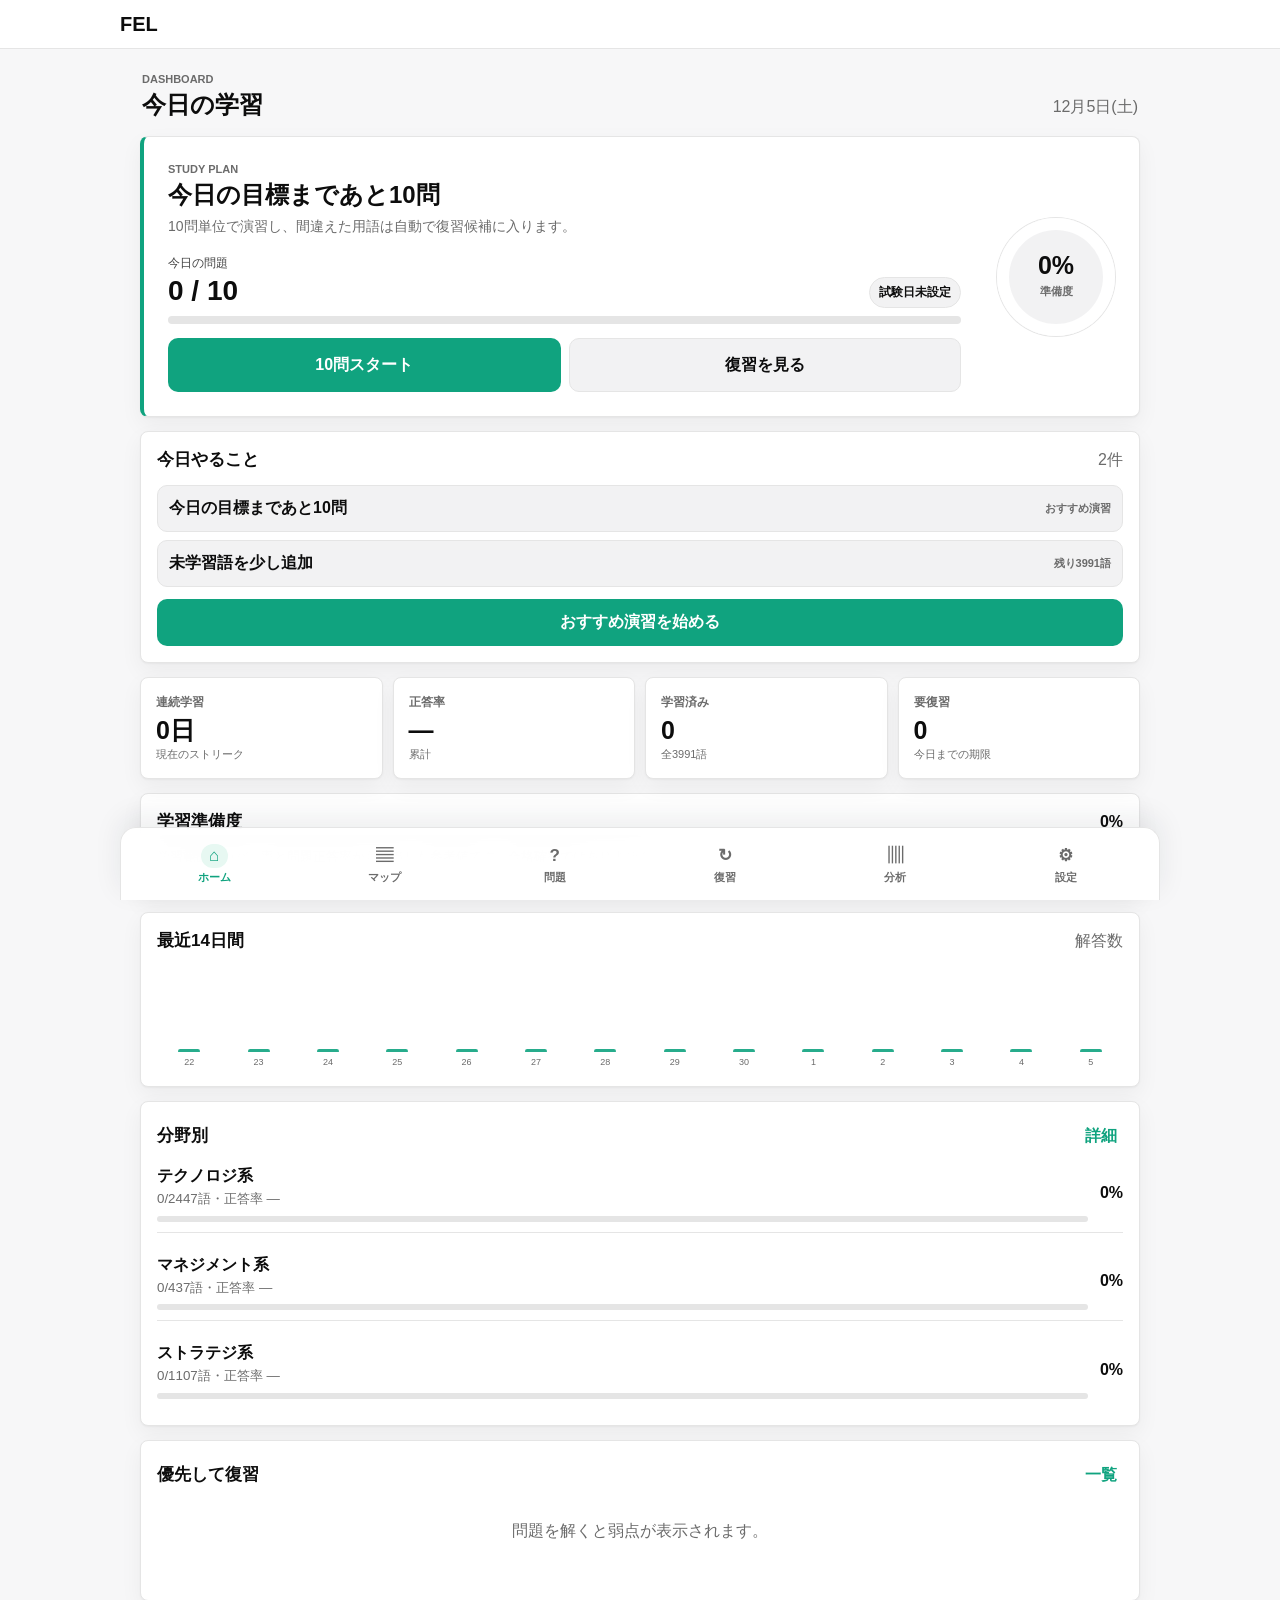
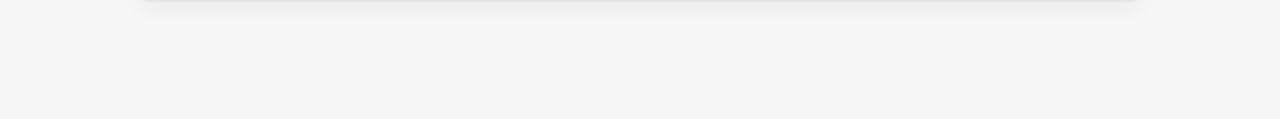
==== commit 8ceaf8eb: "Apply ChatGPT-inspired neutral palette" ====
--- a/index.html
+++ b/index.html
@@ -9,7 +9,7 @@
   <link rel="manifest" href="./manifest.webmanifest">
   <link rel="icon" type="image/png" sizes="192x192" href="./icons/icon-192.png">
   <link rel="apple-touch-icon" sizes="192x192" href="./icons/icon-192.png">
-  <link rel="stylesheet" href="./assets/styles.css?v=2.1.8">
+  <link rel="stylesheet" href="./assets/styles.css?v=2.1.9">
   <title>FE Learning OS</title>
 </head>
 <body>
@@ -356,7 +356,7 @@
         <h3>無料AI連携</h3><p class="help">API料金を使わず、今日の弱点整理に使う質問文をコピーできます。</p>
         <button id="copyGeneralPromptButton" class="secondary full" type="button">今日の弱点を整理する質問文をコピー</button>
       </section>
-      <section class="panel app-info"><h3>アプリ情報</h3><p>収録用語 <strong id="appTermCount"></strong></p><p>バージョン 2.1.8</p><p>オフライン対応・GitHub Pages対応</p></section>
+      <section class="panel app-info"><h3>アプリ情報</h3><p>収録用語 <strong id="appTermCount"></strong></p><p>バージョン 2.1.9</p><p>オフライン対応・GitHub Pages対応</p></section>
     </section>
   </main>
 
@@ -381,6 +381,6 @@
   <script src="./assets/subject-a-data.js"></script>
   <script src="./assets/knowledge-map-data.js"></script>
   <script src="./assets/knowledge-map.js"></script>
-  <script src="./assets/app.js?v=2.1.8"></script>
+  <script src="./assets/app.js?v=2.1.9"></script>
 </body>
 </html>
--- a/assets/styles.css
+++ b/assets/styles.css
@@ -1,17 +1,17 @@
 :root {
-  --bg: #f5f7fb;
+  --bg: #f7f7f8;
   --panel: #ffffff;
-  --panel-2: #eef3f7;
-  --text: #182230;
-  --muted: #667085;
-  --line: #d8e0ea;
-  --accent: #0f766e;
-  --accent-2: #0d9488;
-  --accent-soft: #ccfbf1;
-  --good: #15803d;
-  --warn: #b45309;
-  --bad: #b91c1c;
-  --shadow: 0 8px 24px rgba(24, 34, 48, .08);
+  --panel-2: #f2f2f3;
+  --text: #0d0d0d;
+  --muted: #6b6b6b;
+  --line: #e5e5e5;
+  --accent: #10a37f;
+  --accent-2: #0e8f73;
+  --accent-soft: #e7f8f2;
+  --good: #0f8f6a;
+  --warn: #b76e00;
+  --bad: #d92d20;
+  --shadow: 0 1px 2px rgba(0, 0, 0, .04), 0 8px 22px rgba(0, 0, 0, .05);
   --radius: 8px;
   --control-radius: 10px;
   --safe-top: env(safe-area-inset-top, 0px);
@@ -209,17 +209,19 @@
   gap: 18px;
   align-items: center;
   margin-bottom: 14px;
+  border: 1px solid var(--line);
+  border-left: 4px solid var(--accent);
   padding: 20px;
   border-radius: var(--radius);
-  background: linear-gradient(135deg, #12413f 0%, #0f766e 58%, #8a4b13 100%);
-  color: #ffffff;
+  background: var(--panel);
+  color: var(--text);
   box-shadow: var(--shadow);
   overflow: hidden;
 }
 
 .home-hero .eyebrow,
 .home-hero small {
-  color: rgba(255, 255, 255, .78);
+  color: var(--muted);
 }
 
 .home-hero-title {
@@ -232,7 +234,7 @@
 .home-hero-copy {
   max-width: 58ch;
   margin-bottom: 16px;
-  color: rgba(255, 255, 255, .86);
+  color: var(--muted);
   font-size: 14px;
 }
 
@@ -261,11 +263,11 @@
 .status-pill {
   flex: 0 0 auto;
   max-width: 100%;
-  border: 1px solid rgba(255, 255, 255, .24);
+  border: 1px solid var(--line);
   border-radius: 999px;
   padding: 5px 9px;
-  background: rgba(255, 255, 255, .12);
-  color: #ffffff;
+  background: var(--panel-2);
+  color: var(--text);
   font-size: 12px;
   font-weight: 800;
   white-space: nowrap;
@@ -279,9 +281,9 @@
 }
 
 .home-hero .secondary {
-  border-color: rgba(255, 255, 255, .28);
-  background: rgba(255, 255, 255, .13);
-  color: #ffffff;
+  border-color: var(--line);
+  background: var(--panel-2);
+  color: var(--text);
 }
 
 .readiness-ring {
@@ -293,9 +295,9 @@
   width: 118px;
   aspect-ratio: 1;
   border-radius: 50%;
-  background: conic-gradient(#facc15 var(--ring), rgba(255, 255, 255, .2) 0);
-  color: #ffffff;
-  box-shadow: inset 0 0 0 12px rgba(255, 255, 255, .18);
+  background: conic-gradient(var(--accent) var(--ring), var(--panel-2) 0);
+  color: var(--text);
+  box-shadow: inset 0 0 0 12px var(--panel), 0 0 0 1px var(--line);
 }
 
 .readiness-ring span {
@@ -317,8 +319,9 @@
   gap: 16px;
   margin-bottom: 14px;
   padding: 20px;
-  background: linear-gradient(135deg, #12413f, #0f766e);
-  color: #ffffff;
+  border-left: 4px solid var(--accent);
+  background: var(--panel);
+  color: var(--text);
 }
 
 .hero-card.compact {
@@ -533,8 +536,8 @@
 }
 
 .danger {
-  background: #fee2e2;
-  color: #991b1b;
+  background: color-mix(in srgb, var(--bad) 12%, var(--panel));
+  color: var(--bad);
 }
 
 .large {
@@ -557,7 +560,7 @@
   height: 8px;
   overflow: hidden;
   border-radius: 999px;
-  background: rgba(148, 163, 184, .35);
+  background: var(--line);
 }
 
 .progress-track.tall {
@@ -576,12 +579,12 @@
 .hero-progress,
 .hero-card .progress-track {
   width: 100%;
-  background: rgba(255, 255, 255, .24);
+  background: var(--line);
 }
 
 .hero-progress span,
 .hero-card .progress-track span {
-  background: #ffffff;
+  background: var(--accent);
 }
 
 .panel-title-row {
@@ -867,7 +870,7 @@
   border-radius: 999px;
   padding: 4px 8px;
   background: var(--accent-soft);
-  color: #115e59;
+  color: var(--accent);
   font-size: 11px;
   font-weight: 700;
 }
@@ -879,13 +882,13 @@
 }
 
 .badge.good {
-  background: #dcfce7;
-  color: #166534;
+  background: color-mix(in srgb, var(--good) 14%, var(--panel));
+  color: var(--good);
 }
 
 .badge.bad {
-  background: #fee2e2;
-  color: #991b1b;
+  background: color-mix(in srgb, var(--bad) 12%, var(--panel));
+  color: var(--bad);
 }
 
 .bookmark {
@@ -895,7 +898,7 @@
 }
 
 .bookmark.active {
-  color: #d97706;
+  color: var(--warn);
 }
 
 .segmented {
@@ -1547,32 +1550,32 @@
 
 .state-locked,
 .knowledge-node.state-locked {
-  border-color: #a8b1bd;
+  border-color: #c7c7c7;
 }
 
 .state-unlearned,
 .knowledge-node.state-unlearned {
-  border-color: #98a2b3;
+  border-color: #b8b8b8;
 }
 
 .state-learning,
 .knowledge-node.state-learning {
-  border-color: #2563eb;
+  border-color: #3b82f6;
 }
 
 .state-review,
 .knowledge-node.state-review {
-  border-color: #d97706;
+  border-color: var(--warn);
 }
 
 .state-weak,
 .knowledge-node.state-weak {
-  border-color: #dc2626;
+  border-color: var(--bad);
 }
 
 .state-mastered,
 .knowledge-node.state-mastered {
-  border-color: #16a34a;
+  border-color: var(--good);
 }
 
 .knowledge-node.state-locked {
@@ -1582,34 +1585,34 @@
 
 .knowledge-node.state-learning .knowledge-node-marker,
 .map-state.state-learning b {
-  background: #dbeafe;
-  color: #1d4ed8;
+  background: #e8f1ff;
+  color: #2563eb;
 }
 
 .knowledge-node.state-review .knowledge-node-marker,
 .map-state.state-review b {
-  background: #ffedd5;
-  color: #9a3412;
+  background: color-mix(in srgb, var(--warn) 14%, var(--panel));
+  color: var(--warn);
 }
 
 .knowledge-node.state-weak .knowledge-node-marker,
 .map-state.state-weak b {
-  background: #fee2e2;
-  color: #991b1b;
+  background: color-mix(in srgb, var(--bad) 12%, var(--panel));
+  color: var(--bad);
 }
 
 .knowledge-node.state-mastered .knowledge-node-marker,
 .map-state.state-mastered b {
-  background: #dcfce7;
-  color: #166534;
+  background: color-mix(in srgb, var(--good) 14%, var(--panel));
+  color: var(--good);
 }
 
 .knowledge-node.state-locked .knowledge-node-marker,
 .map-state.state-locked b,
 .knowledge-node.state-unlearned .knowledge-node-marker,
 .map-state.state-unlearned b {
-  background: #e4e7ec;
-  color: #475467;
+  background: var(--panel-2);
+  color: var(--muted);
 }
 
 .knowledge-inline-detail {
@@ -2241,7 +2244,7 @@
   width: 0;
   height: 100%;
   border-radius: inherit;
-  background: linear-gradient(90deg, var(--accent-2), #f59e0b);
+  background: linear-gradient(90deg, var(--accent-2), var(--accent));
   transition: width .16s ease;
 }
 
@@ -2336,9 +2339,7 @@
   min-height: 96px;
   border: 1px solid color-mix(in srgb, var(--accent) 40%, var(--line));
   border-radius: var(--control-radius);
-  background:
-    linear-gradient(135deg, color-mix(in srgb, var(--panel) 96%, var(--accent-soft)), color-mix(in srgb, var(--panel-2) 88%, var(--accent))),
-    var(--panel);
+  background: color-mix(in srgb, var(--panel) 84%, var(--accent-soft));
   color: var(--text);
   padding: 10px;
   text-align: center;
@@ -2762,7 +2763,7 @@
 
 .bottom-nav button.active span {
   background: var(--accent-soft);
-  color: #115e59;
+  color: var(--accent);
 }
 
 dialog {
@@ -3354,15 +3355,18 @@
 }
 
 html[data-theme="dark"] {
-  --bg: #111317;
-  --panel: #191c22;
-  --panel-2: #232832;
-  --text: #f4f7fb;
-  --muted: #b3bdca;
-  --line: #343b49;
-  --accent: #5eead4;
-  --accent-2: #2dd4bf;
-  --accent-soft: #134e4a;
+  --bg: #212121;
+  --panel: #2f2f2f;
+  --panel-2: #383838;
+  --text: #ececec;
+  --muted: #b4b4b4;
+  --line: #4a4a4a;
+  --accent: #19c37d;
+  --accent-2: #15a46a;
+  --accent-soft: #223d35;
+  --good: #19c37d;
+  --warn: #f2a23a;
+  --bad: #ff6b6b;
   --shadow: none;
   color-scheme: dark;
 }
@@ -3372,22 +3376,23 @@
 }
 
 html[data-theme="dark"] .primary {
-  color: #06221f;
+  color: #ffffff;
 }
 
 html[data-theme="dark"] .home-hero,
 html[data-theme="dark"] .hero-card {
-  background: linear-gradient(135deg, #17201e 0%, #115e59 62%, #5a3a13 100%);
+  background: var(--panel);
+  color: var(--text);
 }
 
 html[data-theme="dark"] .badge {
-  background: #134e4a;
-  color: #99f6e4;
+  background: var(--accent-soft);
+  color: var(--accent);
 }
 
 html[data-theme="dark"] .badge.good {
-  background: #143c2a;
-  color: #bbf7d0;
+  background: color-mix(in srgb, var(--good) 18%, var(--panel));
+  color: var(--good);
 }
 
 html[data-theme="dark"] .badge.bad,
@@ -3398,8 +3403,8 @@
 }
 
 html[data-theme="dark"] .option.correct {
-  background: #143c2a;
-  color: #bbf7d0;
+  background: color-mix(in srgb, var(--good) 18%, var(--panel));
+  color: var(--good);
 }
 
 html[data-theme="dark"] .knowledge-node.state-learning .knowledge-node-marker,
@@ -3410,8 +3415,8 @@
 
 html[data-theme="dark"] .knowledge-node.state-review .knowledge-node-marker,
 html[data-theme="dark"] .map-state.state-review b {
-  background: #431407;
-  color: #fed7aa;
+  background: color-mix(in srgb, var(--warn) 18%, var(--panel));
+  color: var(--warn);
 }
 
 html[data-theme="dark"] .knowledge-node.state-weak .knowledge-node-marker,
@@ -3422,8 +3427,8 @@
 
 html[data-theme="dark"] .knowledge-node.state-mastered .knowledge-node-marker,
 html[data-theme="dark"] .map-state.state-mastered b {
-  background: #143c2a;
-  color: #bbf7d0;
+  background: color-mix(in srgb, var(--good) 18%, var(--panel));
+  color: var(--good);
 }
 
 html[data-theme="dark"] .knowledge-node.state-locked .knowledge-node-marker,
@@ -3435,24 +3440,22 @@
 }
 
 html[data-theme="dark"] .segmented button.active {
-  background: var(--accent);
-  color: #06221f;
+  background: var(--text);
+  color: var(--bg);
 }
 
 html[data-theme="dark"] .memorization-badge.active {
-  background: #134e4a;
-  color: #99f6e4;
+  background: var(--accent-soft);
+  color: var(--accent);
 }
 
 html[data-theme="dark"] .memorization-cover {
-  background:
-    linear-gradient(135deg, color-mix(in srgb, var(--panel) 92%, #0f766e), color-mix(in srgb, var(--panel-2) 92%, #0f172a)),
-    var(--panel);
+  background: color-mix(in srgb, var(--panel) 86%, var(--accent-soft));
 }
 
 html[data-theme="dark"] .memorization-rating-actions button.active {
-  background: #134e4a;
-  color: #99f6e4;
+  background: var(--accent-soft);
+  color: var(--accent);
 }
 
 html[data-theme="dark"] .bottom-nav {
@@ -3461,12 +3464,12 @@
 }
 
 html[data-theme="dark"] .bottom-nav button.active span {
-  background: #134e4a;
-  color: #99f6e4;
+  background: var(--accent-soft);
+  color: var(--accent);
 }
 
 html[data-theme="dark"] .toast,
 html[data-theme="dark"] .skip-link {
-  background: #f4f7fb;
-  color: #111317;
-}
+  background: #ececec;
+  color: #212121;
+}
